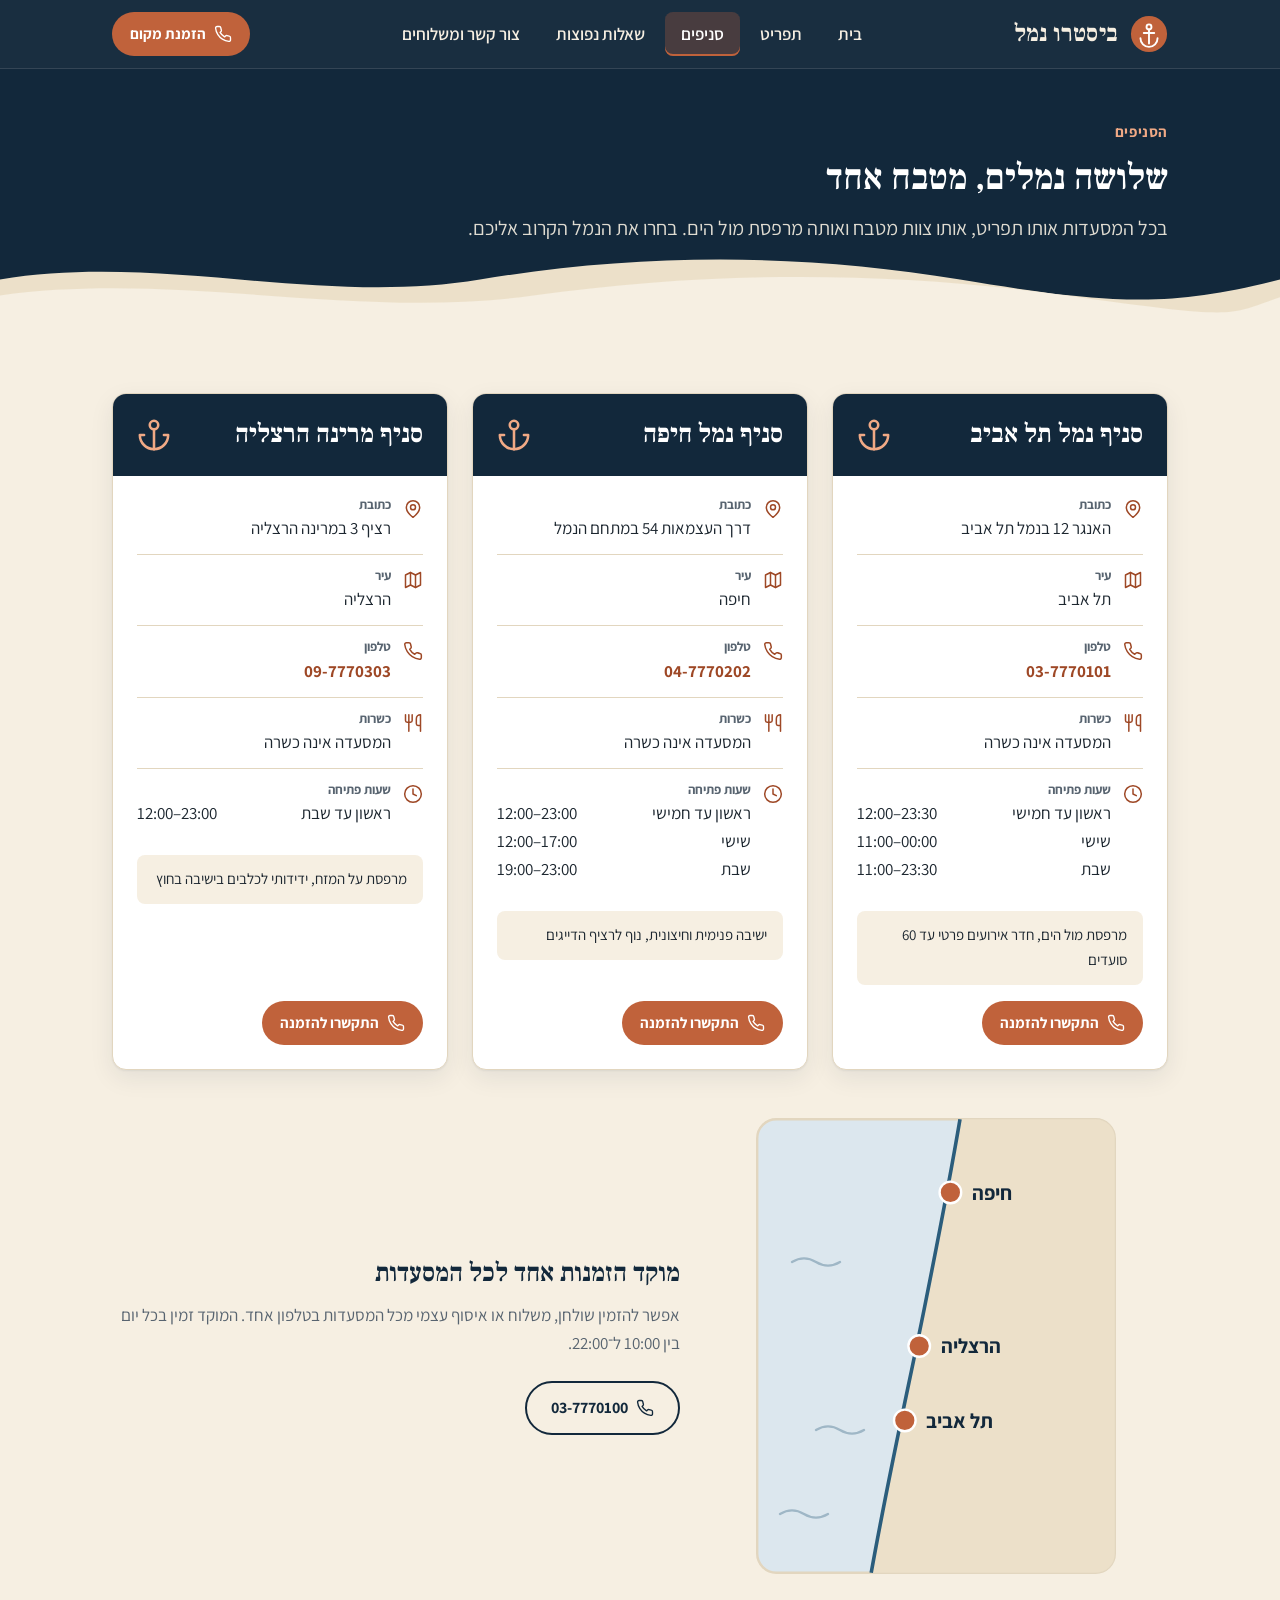
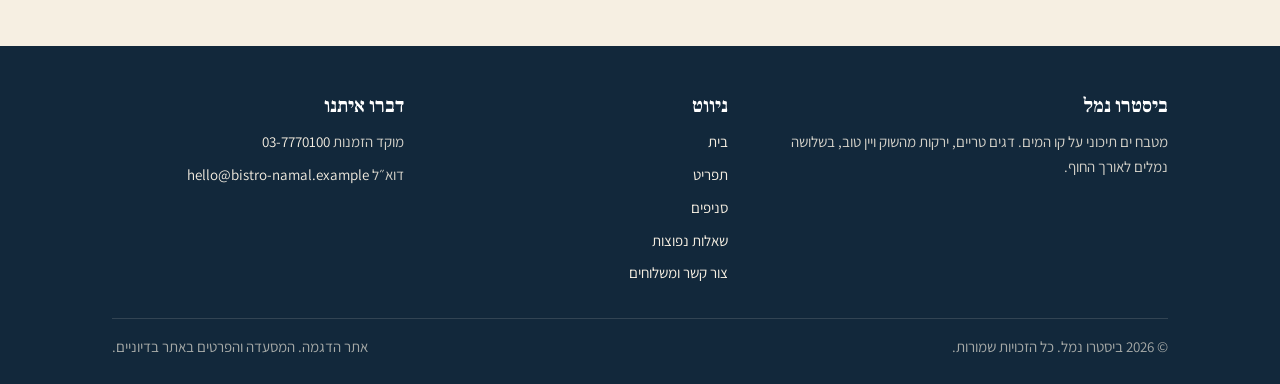
==== branches.html @ 9df7f5de "Bistro Namal demo restaurant site for Vocaly website auto-discovery Static Hebrew RTL site (5 pages)" ====
<!doctype html>
<html lang="he" dir="rtl">
<head>
  <meta charset="utf-8">
  <meta name="viewport" content="width=device-width, initial-scale=1">
  <title>הסניפים | ביסטרו נמל</title>
  <meta name="description" content="הסניפים של ביסטרו נמל בנמל תל אביב, בנמל חיפה ובמרינה הרצליה, עם כתובות, טלפונים ושעות פתיחה.">
  <meta name="robots" content="noindex, nofollow">
  <meta name="theme-color" content="#12283b">
  <link rel="icon" href="favicon.svg" type="image/svg+xml">
  <link rel="preconnect" href="https://fonts.googleapis.com">
  <link rel="preconnect" href="https://fonts.gstatic.com" crossorigin>
  <link href="https://fonts.googleapis.com/css2?family=Assistant:wght@400;600;700&amp;family=Frank+Ruhl+Libre:wght@500;700&amp;display=swap" rel="stylesheet">
  <link rel="stylesheet" href="style.css">
</head>
<body>
  <a class="skip-link" href="#main">דילוג לתוכן הראשי</a>
  <header class="site-header">
    <div class="container header-inner">
      <a class="brand" href="index.html" aria-label="ביסטרו נמל, לדף הבית">
        <svg class="brand-mark" viewBox="0 0 40 40" aria-hidden="true" focusable="false">
  <circle cx="20" cy="20" r="19" fill="#c0623b"/>
  <circle cx="20" cy="12.5" r="2.6" fill="none" stroke="#fff" stroke-width="2"/>
  <path d="M20 15v15M14.5 19h11M11 24.5a9 9 0 0 0 18 0" fill="none" stroke="#fff" stroke-width="2" stroke-linecap="round"/>
</svg>
        <span class="brand-name">ביסטרו נמל</span>
      </a>
      <input class="nav-toggle" type="checkbox" id="nav-toggle" aria-label="פתיחה וסגירה של הניווט">
      <label class="nav-toggle-label" for="nav-toggle" aria-hidden="true"><svg viewBox="0 0 24 24" width="28" height="28" fill="none" stroke="currentColor" stroke-width="1.8" stroke-linecap="round" stroke-linejoin="round" aria-hidden="true" focusable="false"><line x1="4" y1="7" x2="20" y2="7"/><line x1="4" y1="12" x2="20" y2="12"/><line x1="4" y1="17" x2="20" y2="17"/></svg></label>
      <nav class="main-nav" aria-label="ניווט ראשי">
        <ul>
          <li><a href="index.html">בית</a></li>
          <li><a href="menu.html">תפריט</a></li>
          <li><a href="branches.html" aria-current="page">סניפים</a></li>
          <li><a href="faq.html">שאלות נפוצות</a></li>
          <li><a href="contact.html">צור קשר ומשלוחים</a></li>
        </ul>
      </nav>
      <a class="btn btn-primary btn-sm header-cta" href="tel:037770100"><svg viewBox="0 0 24 24" fill="none" stroke="currentColor" stroke-width="1.8" stroke-linecap="round" stroke-linejoin="round" aria-hidden="true" focusable="false"><path d="M22 16.92v3a2 2 0 0 1-2.18 2 19.79 19.79 0 0 1-8.63-3.07 19.5 19.5 0 0 1-6-6 19.79 19.79 0 0 1-3.07-8.67A2 2 0 0 1 4.11 2h3a2 2 0 0 1 2 1.72 12.84 12.84 0 0 0 .7 2.81 2 2 0 0 1-.45 2.11L8.09 9.91a16 16 0 0 0 6 6l1.27-1.27a2 2 0 0 1 2.11-.45 12.84 12.84 0 0 0 2.81.7A2 2 0 0 1 22 16.92z"/></svg>הזמנת מקום</a>
    </div>
  </header>
  <main id="main">
    <section class="page-hero">
      <div class="container">
        <span class="eyebrow">הסניפים</span>
        <h1>שלושה נמלים, מטבח אחד</h1>
        <p class="lead">בכל המסעדות אותו תפריט, אותו צוות מטבח ואותה מרפסת מול הים. בחרו את הנמל הקרוב אליכם.</p>
      </div>
      <svg class="hero-waves" viewBox="0 0 1440 88" preserveAspectRatio="none" aria-hidden="true" focusable="false">
  <path d="M0 40 C 180 10, 360 70, 540 40 S 900 10, 1080 40 S 1320 70, 1440 40 V90 H0 Z" fill="#ece0c9"/>
  <path d="M0 58 C 200 30, 400 86, 600 58 S 1000 30, 1200 58 S 1380 80, 1440 60 V90 H0 Z" fill="#f6efe2"/>
</svg>
    </section>
    <section class="section" aria-label="רשימת הסניפים">
      <div class="container">
        <div class="grid grid-3">
          <article class="card branch-card">
            <p class="branch-facts"><span class="b-top"><span class="b-name">סניף נמל תל אביב</span><svg viewBox="0 0 24 24" fill="none" stroke="currentColor" stroke-width="1.8" stroke-linecap="round" stroke-linejoin="round" aria-hidden="true" focusable="false"><circle cx="12" cy="5" r="3"/><line x1="12" y1="22" x2="12" y2="8"/><path d="M5 12H2a10 10 0 0 0 20 0h-3"/></svg></span><span class="sep">, </span><span class="row"><svg viewBox="0 0 24 24" fill="none" stroke="currentColor" stroke-width="1.8" stroke-linecap="round" stroke-linejoin="round" aria-hidden="true" focusable="false"><path d="M20 10c0 6-8 12-8 12s-8-6-8-12a8 8 0 0 1 16 0Z"/><circle cx="12" cy="10" r="3"/></svg><span class="v" data-k="כתובת">האנגר 12 בנמל תל אביב</span></span><span class="sep">, </span><span class="row"><svg viewBox="0 0 24 24" fill="none" stroke="currentColor" stroke-width="1.8" stroke-linecap="round" stroke-linejoin="round" aria-hidden="true" focusable="false"><polygon points="3 6 9 3 15 6 21 3 21 18 15 21 9 18 3 21"/><line x1="9" y1="3" x2="9" y2="18"/><line x1="15" y1="6" x2="15" y2="21"/></svg><span class="v" data-k="עיר">תל אביב</span></span><span class="sep">, </span><span class="row"><svg viewBox="0 0 24 24" fill="none" stroke="currentColor" stroke-width="1.8" stroke-linecap="round" stroke-linejoin="round" aria-hidden="true" focusable="false"><path d="M22 16.92v3a2 2 0 0 1-2.18 2 19.79 19.79 0 0 1-8.63-3.07 19.5 19.5 0 0 1-6-6 19.79 19.79 0 0 1-3.07-8.67A2 2 0 0 1 4.11 2h3a2 2 0 0 1 2 1.72 12.84 12.84 0 0 0 .7 2.81 2 2 0 0 1-.45 2.11L8.09 9.91a16 16 0 0 0 6 6l1.27-1.27a2 2 0 0 1 2.11-.45 12.84 12.84 0 0 0 2.81.7A2 2 0 0 1 22 16.92z"/></svg><span class="v" data-k="טלפון"><a href="tel:037770101"><span class="ltr nums">03-7770101</span></a></span></span><span class="sep">, </span><span class="row"><svg viewBox="0 0 24 24" fill="none" stroke="currentColor" stroke-width="1.8" stroke-linecap="round" stroke-linejoin="round" aria-hidden="true" focusable="false"><path d="M3 2v7c0 1.1.9 2 2 2h4a2 2 0 0 0 2-2V2"/><path d="M7 2v20"/><path d="M21 15V2a5 5 0 0 0-5 5v6c0 1.1.9 2 2 2h3Zm0 0v7"/></svg><span class="v"><span class="k">כשרות</span> המסעדה אינה כשרה</span></span><span class="sep">, </span><span class="row"><svg viewBox="0 0 24 24" fill="none" stroke="currentColor" stroke-width="1.8" stroke-linecap="round" stroke-linejoin="round" aria-hidden="true" focusable="false"><circle cx="12" cy="12" r="10"/><polyline points="12 6 12 12 16 14"/></svg><span class="v"><span class="k">שעות פתיחה</span> <span class="hours"><span class="day"><span>ראשון עד חמישי</span><span class="t">12:00–23:30</span></span><span class="sep"> · </span><span class="day"><span>שישי</span><span class="t">11:00–00:00</span></span><span class="sep"> · </span><span class="day"><span>שבת</span><span class="t">11:00–23:30</span></span></span></span></span></p>
            <p class="branch-note">מרפסת מול הים, חדר אירועים פרטי עד 60 סועדים</p>
            <div class="branch-actions">
              <a class="btn btn-primary btn-sm" href="tel:037770101"><svg viewBox="0 0 24 24" fill="none" stroke="currentColor" stroke-width="1.8" stroke-linecap="round" stroke-linejoin="round" aria-hidden="true" focusable="false"><path d="M22 16.92v3a2 2 0 0 1-2.18 2 19.79 19.79 0 0 1-8.63-3.07 19.5 19.5 0 0 1-6-6 19.79 19.79 0 0 1-3.07-8.67A2 2 0 0 1 4.11 2h3a2 2 0 0 1 2 1.72 12.84 12.84 0 0 0 .7 2.81 2 2 0 0 1-.45 2.11L8.09 9.91a16 16 0 0 0 6 6l1.27-1.27a2 2 0 0 1 2.11-.45 12.84 12.84 0 0 0 2.81.7A2 2 0 0 1 22 16.92z"/></svg>התקשרו להזמנה</a>
            </div>
          </article>
          <article class="card branch-card">
            <p class="branch-facts"><span class="b-top"><span class="b-name">סניף נמל חיפה</span><svg viewBox="0 0 24 24" fill="none" stroke="currentColor" stroke-width="1.8" stroke-linecap="round" stroke-linejoin="round" aria-hidden="true" focusable="false"><circle cx="12" cy="5" r="3"/><line x1="12" y1="22" x2="12" y2="8"/><path d="M5 12H2a10 10 0 0 0 20 0h-3"/></svg></span><span class="sep">, </span><span class="row"><svg viewBox="0 0 24 24" fill="none" stroke="currentColor" stroke-width="1.8" stroke-linecap="round" stroke-linejoin="round" aria-hidden="true" focusable="false"><path d="M20 10c0 6-8 12-8 12s-8-6-8-12a8 8 0 0 1 16 0Z"/><circle cx="12" cy="10" r="3"/></svg><span class="v" data-k="כתובת">דרך העצמאות 54 במתחם הנמל</span></span><span class="sep">, </span><span class="row"><svg viewBox="0 0 24 24" fill="none" stroke="currentColor" stroke-width="1.8" stroke-linecap="round" stroke-linejoin="round" aria-hidden="true" focusable="false"><polygon points="3 6 9 3 15 6 21 3 21 18 15 21 9 18 3 21"/><line x1="9" y1="3" x2="9" y2="18"/><line x1="15" y1="6" x2="15" y2="21"/></svg><span class="v" data-k="עיר">חיפה</span></span><span class="sep">, </span><span class="row"><svg viewBox="0 0 24 24" fill="none" stroke="currentColor" stroke-width="1.8" stroke-linecap="round" stroke-linejoin="round" aria-hidden="true" focusable="false"><path d="M22 16.92v3a2 2 0 0 1-2.18 2 19.79 19.79 0 0 1-8.63-3.07 19.5 19.5 0 0 1-6-6 19.79 19.79 0 0 1-3.07-8.67A2 2 0 0 1 4.11 2h3a2 2 0 0 1 2 1.72 12.84 12.84 0 0 0 .7 2.81 2 2 0 0 1-.45 2.11L8.09 9.91a16 16 0 0 0 6 6l1.27-1.27a2 2 0 0 1 2.11-.45 12.84 12.84 0 0 0 2.81.7A2 2 0 0 1 22 16.92z"/></svg><span class="v" data-k="טלפון"><a href="tel:047770202"><span class="ltr nums">04-7770202</span></a></span></span><span class="sep">, </span><span class="row"><svg viewBox="0 0 24 24" fill="none" stroke="currentColor" stroke-width="1.8" stroke-linecap="round" stroke-linejoin="round" aria-hidden="true" focusable="false"><path d="M3 2v7c0 1.1.9 2 2 2h4a2 2 0 0 0 2-2V2"/><path d="M7 2v20"/><path d="M21 15V2a5 5 0 0 0-5 5v6c0 1.1.9 2 2 2h3Zm0 0v7"/></svg><span class="v"><span class="k">כשרות</span> המסעדה אינה כשרה</span></span><span class="sep">, </span><span class="row"><svg viewBox="0 0 24 24" fill="none" stroke="currentColor" stroke-width="1.8" stroke-linecap="round" stroke-linejoin="round" aria-hidden="true" focusable="false"><circle cx="12" cy="12" r="10"/><polyline points="12 6 12 12 16 14"/></svg><span class="v"><span class="k">שעות פתיחה</span> <span class="hours"><span class="day"><span>ראשון עד חמישי</span><span class="t">12:00–23:00</span></span><span class="sep"> · </span><span class="day"><span>שישי</span><span class="t">12:00–17:00</span></span><span class="sep"> · </span><span class="day"><span>שבת</span><span class="t">19:00–23:00</span></span></span></span></span></p>
            <p class="branch-note">ישיבה פנימית וחיצונית, נוף לרציף הדייגים</p>
            <div class="branch-actions">
              <a class="btn btn-primary btn-sm" href="tel:047770202"><svg viewBox="0 0 24 24" fill="none" stroke="currentColor" stroke-width="1.8" stroke-linecap="round" stroke-linejoin="round" aria-hidden="true" focusable="false"><path d="M22 16.92v3a2 2 0 0 1-2.18 2 19.79 19.79 0 0 1-8.63-3.07 19.5 19.5 0 0 1-6-6 19.79 19.79 0 0 1-3.07-8.67A2 2 0 0 1 4.11 2h3a2 2 0 0 1 2 1.72 12.84 12.84 0 0 0 .7 2.81 2 2 0 0 1-.45 2.11L8.09 9.91a16 16 0 0 0 6 6l1.27-1.27a2 2 0 0 1 2.11-.45 12.84 12.84 0 0 0 2.81.7A2 2 0 0 1 22 16.92z"/></svg>התקשרו להזמנה</a>
            </div>
          </article>
          <article class="card branch-card">
            <p class="branch-facts"><span class="b-top"><span class="b-name">סניף מרינה הרצליה</span><svg viewBox="0 0 24 24" fill="none" stroke="currentColor" stroke-width="1.8" stroke-linecap="round" stroke-linejoin="round" aria-hidden="true" focusable="false"><circle cx="12" cy="5" r="3"/><line x1="12" y1="22" x2="12" y2="8"/><path d="M5 12H2a10 10 0 0 0 20 0h-3"/></svg></span><span class="sep">, </span><span class="row"><svg viewBox="0 0 24 24" fill="none" stroke="currentColor" stroke-width="1.8" stroke-linecap="round" stroke-linejoin="round" aria-hidden="true" focusable="false"><path d="M20 10c0 6-8 12-8 12s-8-6-8-12a8 8 0 0 1 16 0Z"/><circle cx="12" cy="10" r="3"/></svg><span class="v" data-k="כתובת">רציף 3 במרינה הרצליה</span></span><span class="sep">, </span><span class="row"><svg viewBox="0 0 24 24" fill="none" stroke="currentColor" stroke-width="1.8" stroke-linecap="round" stroke-linejoin="round" aria-hidden="true" focusable="false"><polygon points="3 6 9 3 15 6 21 3 21 18 15 21 9 18 3 21"/><line x1="9" y1="3" x2="9" y2="18"/><line x1="15" y1="6" x2="15" y2="21"/></svg><span class="v" data-k="עיר">הרצליה</span></span><span class="sep">, </span><span class="row"><svg viewBox="0 0 24 24" fill="none" stroke="currentColor" stroke-width="1.8" stroke-linecap="round" stroke-linejoin="round" aria-hidden="true" focusable="false"><path d="M22 16.92v3a2 2 0 0 1-2.18 2 19.79 19.79 0 0 1-8.63-3.07 19.5 19.5 0 0 1-6-6 19.79 19.79 0 0 1-3.07-8.67A2 2 0 0 1 4.11 2h3a2 2 0 0 1 2 1.72 12.84 12.84 0 0 0 .7 2.81 2 2 0 0 1-.45 2.11L8.09 9.91a16 16 0 0 0 6 6l1.27-1.27a2 2 0 0 1 2.11-.45 12.84 12.84 0 0 0 2.81.7A2 2 0 0 1 22 16.92z"/></svg><span class="v" data-k="טלפון"><a href="tel:097770303"><span class="ltr nums">09-7770303</span></a></span></span><span class="sep">, </span><span class="row"><svg viewBox="0 0 24 24" fill="none" stroke="currentColor" stroke-width="1.8" stroke-linecap="round" stroke-linejoin="round" aria-hidden="true" focusable="false"><path d="M3 2v7c0 1.1.9 2 2 2h4a2 2 0 0 0 2-2V2"/><path d="M7 2v20"/><path d="M21 15V2a5 5 0 0 0-5 5v6c0 1.1.9 2 2 2h3Zm0 0v7"/></svg><span class="v"><span class="k">כשרות</span> המסעדה אינה כשרה</span></span><span class="sep">, </span><span class="row"><svg viewBox="0 0 24 24" fill="none" stroke="currentColor" stroke-width="1.8" stroke-linecap="round" stroke-linejoin="round" aria-hidden="true" focusable="false"><circle cx="12" cy="12" r="10"/><polyline points="12 6 12 12 16 14"/></svg><span class="v"><span class="k">שעות פתיחה</span> <span class="hours"><span class="day"><span>ראשון עד שבת</span><span class="t">12:00–23:00</span></span></span></span></span></p>
            <p class="branch-note">מרפסת על המזח, ידידותי לכלבים בישיבה בחוץ</p>
            <div class="branch-actions">
              <a class="btn btn-primary btn-sm" href="tel:097770303"><svg viewBox="0 0 24 24" fill="none" stroke="currentColor" stroke-width="1.8" stroke-linecap="round" stroke-linejoin="round" aria-hidden="true" focusable="false"><path d="M22 16.92v3a2 2 0 0 1-2.18 2 19.79 19.79 0 0 1-8.63-3.07 19.5 19.5 0 0 1-6-6 19.79 19.79 0 0 1-3.07-8.67A2 2 0 0 1 4.11 2h3a2 2 0 0 1 2 1.72 12.84 12.84 0 0 0 .7 2.81 2 2 0 0 1-.45 2.11L8.09 9.91a16 16 0 0 0 6 6l1.27-1.27a2 2 0 0 1 2.11-.45 12.84 12.84 0 0 0 2.81.7A2 2 0 0 1 22 16.92z"/></svg>התקשרו להזמנה</a>
            </div>
          </article>
        </div>
        <div class="branch-map">
          <svg viewBox="0 0 300 380" aria-hidden="true" focusable="false">
  <rect x="1" y="1" width="298" height="378" rx="16" fill="#dce7ee" stroke="#e2d6bf" stroke-width="2"/>
  <path d="M290 1 H170 C 160 60, 150 110, 140 160 C 128 220, 112 290, 96 379 H283 a 16 16 0 0 0 16 -16 V17 a 16 16 0 0 0 -16 -16 Z" fill="#ece0c9"/>
  <path d="M170 1 C 160 60, 150 110, 140 160 C 128 220, 112 290, 96 379" fill="none" stroke="#2b5d7c" stroke-width="3"/>
  <g font-family="Assistant, sans-serif" font-size="17" font-weight="700" fill="#12283b" text-anchor="end">
    <circle cx="162" cy="62" r="9" fill="#c0623b" stroke="#fff" stroke-width="2"/><text x="180" y="68">חיפה</text>
    <circle cx="136" cy="190" r="9" fill="#c0623b" stroke="#fff" stroke-width="2"/><text x="154" y="196">הרצליה</text>
    <circle cx="124" cy="252" r="9" fill="#c0623b" stroke="#fff" stroke-width="2"/><text x="142" y="258">תל אביב</text>
  </g>
  <g fill="none" stroke="#2b5d7c" stroke-opacity="0.35" stroke-width="2" stroke-linecap="round">
    <path d="M30 120 q10 -6 20 0 t20 0"/><path d="M50 260 q10 -6 20 0 t20 0"/><path d="M20 330 q10 -6 20 0 t20 0"/>
  </g>
</svg>
          <div>
            <h2>מוקד הזמנות אחד לכל המסעדות</h2>
            <p class="muted-lead">אפשר להזמין שולחן, משלוח או איסוף עצמי מכל המסעדות בטלפון אחד. המוקד זמין בכל יום בין 10:00 ל־22:00.</p>
            <p><a class="btn btn-outline" href="tel:037770100"><svg viewBox="0 0 24 24" fill="none" stroke="currentColor" stroke-width="1.8" stroke-linecap="round" stroke-linejoin="round" aria-hidden="true" focusable="false"><path d="M22 16.92v3a2 2 0 0 1-2.18 2 19.79 19.79 0 0 1-8.63-3.07 19.5 19.5 0 0 1-6-6 19.79 19.79 0 0 1-3.07-8.67A2 2 0 0 1 4.11 2h3a2 2 0 0 1 2 1.72 12.84 12.84 0 0 0 .7 2.81 2 2 0 0 1-.45 2.11L8.09 9.91a16 16 0 0 0 6 6l1.27-1.27a2 2 0 0 1 2.11-.45 12.84 12.84 0 0 0 2.81.7A2 2 0 0 1 22 16.92z"/></svg><span class="ltr nums">03-7770100</span></a></p>
          </div>
        </div>
      </div>
    </section>

  </main>
  <footer class="site-footer">
    <div class="container">
      <div class="footer-grid">
        <div>
          <h2>ביסטרו נמל</h2>
          <p>מטבח ים תיכוני על קו המים. דגים טריים, ירקות מהשוק ויין טוב, בשלושה נמלים לאורך החוף.</p>
        </div>
        <div>
          <h2>ניווט</h2>
          <ul>
            <li><a href="index.html">בית</a></li>
            <li><a href="menu.html">תפריט</a></li>
            <li><a href="branches.html">סניפים</a></li>
            <li><a href="faq.html">שאלות נפוצות</a></li>
            <li><a href="contact.html">צור קשר ומשלוחים</a></li>
          </ul>
        </div>
        <div>
          <h2>דברו איתנו</h2>
          <ul>
            <li>מוקד הזמנות <a href="tel:037770100"><span class="ltr nums">03-7770100</span></a></li>
            <li>דוא״ל <a href="mailto:hello@bistro-namal.example"><span class="ltr">hello@bistro-namal.example</span></a></li>
          </ul>
        </div>
      </div>
      <div class="footer-bottom">
        <p>© 2026 ביסטרו נמל. כל הזכויות שמורות.</p>
        <p>אתר הדגמה. המסעדה והפרטים באתר בדיוניים.</p>
      </div>
    </div>
  </footer>
</body>
</html>
---- style.css ----
/* ביסטרו נמל — גיליון סגנון משותף לכל העמודים */

:root {
  /* צבעים */
  --navy: #12283b;
  --navy-2: #1b3a52;
  --sea: #2b5d7c;
  --sand: #f6efe2;
  --sand-2: #ece0c9;
  --paper: #fffdf8;
  --terracotta: #c0623b;
  --terracotta-dark: #9e4826;
  --olive: #5f6f3a;
  --ink: #1d2730;
  --muted: #586470;
  --line: #e2d6bf;
  --white: #ffffff;

  /* טיפוגרפיה */
  --font-head: "Frank Ruhl Libre", "David Libre", serif;
  --font-body: "Assistant", "Heebo", system-ui, sans-serif;
  --fs-sm: 0.9375rem;
  --fs-base: 1.0625rem;
  --fs-md: 1.25rem;
  --fs-lg: 1.625rem;
  --fs-xl: 2.25rem;
  --fs-2xl: clamp(2.5rem, 6vw, 4.25rem);

  /* ריווח (סקאלה של 4px) */
  --s1: 0.25rem;
  --s2: 0.5rem;
  --s3: 0.75rem;
  --s4: 1rem;
  --s5: 1.5rem;
  --s6: 2rem;
  --s7: 3rem;
  --s8: 4.5rem;

  --radius: 14px;
  --radius-sm: 8px;
  --shadow: 0 1px 2px rgba(18, 40, 59, 0.06), 0 8px 24px rgba(18, 40, 59, 0.08);
  --container: 1120px;
}

*,
*::before,
*::after {
  box-sizing: border-box;
}

html {
  -webkit-text-size-adjust: 100%;
  scroll-behavior: smooth;
}

body {
  margin: 0;
  background: var(--sand);
  color: var(--ink);
  font-family: var(--font-body);
  font-size: var(--fs-base);
  line-height: 1.65;
  text-align: right;
}

img,
svg {
  display: block;
  max-width: 100%;
}

a {
  color: var(--terracotta-dark);
  text-decoration-thickness: 1px;
  text-underline-offset: 3px;
}

a:hover {
  color: var(--navy);
}

:focus-visible {
  outline: 3px solid var(--terracotta);
  outline-offset: 3px;
  border-radius: 4px;
}

h1,
h2,
h3,
h4 {
  font-family: var(--font-head);
  font-weight: 700;
  line-height: 1.2;
  color: var(--navy);
  margin: 0;
}

p {
  margin: 0;
}

.ltr {
  direction: ltr;
  unicode-bidi: isolate;
  display: inline-block;
}

.nums {
  font-variant-numeric: tabular-nums;
}

.container {
  width: 100%;
  max-width: var(--container);
  margin-inline: auto;
  padding-inline: var(--s4);
}

@media (min-width: 768px) {
  .container {
    padding-inline: var(--s6);
  }
}

.skip-link {
  position: absolute;
  inset-inline-start: var(--s4);
  top: -100px;
  background: var(--navy);
  color: var(--white);
  padding: var(--s2) var(--s4);
  border-radius: var(--radius-sm);
  z-index: 100;
}

.skip-link:focus {
  top: var(--s2);
}

.visually-hidden {
  position: absolute !important;
  width: 1px;
  height: 1px;
  overflow: hidden;
  clip: rect(0 0 0 0);
  white-space: nowrap;
}

/* ---------- כותרת עליונה וניווט ---------- */

.site-header {
  position: sticky;
  top: 0;
  z-index: 40;
  background: rgba(18, 40, 59, 0.97);
  color: var(--sand);
  border-bottom: 1px solid rgba(246, 239, 226, 0.12);
}

.header-inner {
  display: flex;
  align-items: center;
  justify-content: space-between;
  gap: var(--s4);
  min-height: 68px;
}

.brand {
  display: flex;
  align-items: center;
  gap: var(--s3);
  color: var(--sand);
  text-decoration: none;
}

.brand:hover {
  color: var(--white);
}

.brand-mark {
  width: 38px;
  height: 38px;
  flex: none;
}

.brand-name {
  font-family: var(--font-head);
  font-size: 1.5rem;
  font-weight: 700;
  letter-spacing: 0.01em;
}

.nav-toggle {
  position: absolute;
  opacity: 0;
  pointer-events: none;
}

.nav-toggle-label {
  display: inline-flex;
  align-items: center;
  justify-content: center;
  width: 46px;
  height: 46px;
  border-radius: var(--radius-sm);
  cursor: pointer;
  color: var(--sand);
}

.nav-toggle:focus-visible + .nav-toggle-label {
  outline: 3px solid var(--terracotta);
}

.main-nav ul {
  list-style: none;
  margin: 0;
  padding: 0;
}

.main-nav a {
  display: block;
  color: var(--sand);
  text-decoration: none;
  font-weight: 600;
  padding: var(--s3) var(--s4);
  border-radius: var(--radius-sm);
  transition: background-color 0.2s ease, color 0.2s ease;
}

.main-nav a:hover {
  background: rgba(246, 239, 226, 0.1);
  color: var(--white);
}

.main-nav a[aria-current="page"] {
  color: var(--white);
  background: rgba(192, 98, 59, 0.28);
  box-shadow: inset 0 -2px 0 var(--terracotta);
}

.header-cta {
  display: none;
}

@media (max-width: 899px) {
  .main-nav {
    position: absolute;
    inset-inline: 0;
    top: 100%;
    background: var(--navy);
    border-bottom: 1px solid rgba(246, 239, 226, 0.12);
    display: none;
    padding: var(--s2) var(--s4) var(--s4);
  }

  .nav-toggle:checked ~ .main-nav {
    display: block;
  }

  .main-nav a {
    min-height: 48px;
    display: flex;
    align-items: center;
  }
}

@media (min-width: 900px) {
  .nav-toggle-label {
    display: none;
  }

  .main-nav ul {
    display: flex;
    gap: var(--s1);
  }

  .main-nav a {
    padding: var(--s2) var(--s4);
  }

  .header-cta {
    display: inline-flex;
  }
}

/* ---------- כפתורים ---------- */

.btn {
  display: inline-flex;
  align-items: center;
  justify-content: center;
  gap: var(--s2);
  min-height: 48px;
  padding: var(--s3) var(--s5);
  border-radius: 999px;
  font-family: var(--font-body);
  font-size: 1rem;
  font-weight: 700;
  text-decoration: none;
  border: 2px solid transparent;
  transition: background-color 0.2s ease, color 0.2s ease, border-color 0.2s ease;
  cursor: pointer;
}

.btn svg {
  width: 18px;
  height: 18px;
}

.btn-primary {
  background: var(--terracotta);
  color: var(--white);
}

.btn-primary:hover {
  background: var(--terracotta-dark);
  color: var(--white);
}

.btn-ghost {
  border-color: rgba(246, 239, 226, 0.55);
  color: var(--sand);
}

.btn-ghost:hover {
  background: rgba(246, 239, 226, 0.12);
  color: var(--white);
}

.btn-outline {
  border-color: var(--navy);
  color: var(--navy);
}

.btn-outline:hover {
  background: var(--navy);
  color: var(--sand);
}

.btn-sm {
  min-height: 42px;
  padding: var(--s2) var(--s4);
  font-size: var(--fs-sm);
}

/* ---------- באנר ראשי (דף הבית) ---------- */

.hero {
  position: relative;
  overflow: hidden;
  background: linear-gradient(180deg, var(--navy) 0%, var(--navy-2) 70%, var(--sea) 100%);
  color: var(--sand);
}

.hero-inner {
  position: relative;
  z-index: 1;
  display: grid;
  gap: var(--s6);
  align-items: center;
  padding-block: var(--s7) calc(var(--s8) + 40px);
}

@media (min-width: 900px) {
  .hero-inner {
    grid-template-columns: 1.15fr 0.85fr;
    padding-block: var(--s8) calc(var(--s8) + 60px);
  }
}

.eyebrow {
  display: inline-block;
  font-size: var(--fs-sm);
  font-weight: 700;
  letter-spacing: 0.04em;
  color: var(--terracotta);
  margin-bottom: var(--s3);
}

.hero .eyebrow {
  color: #f0a985;
}

.hero h1 {
  color: var(--white);
  font-size: var(--fs-2xl);
  margin-bottom: var(--s4);
}

.hero-lead {
  font-size: var(--fs-md);
  max-width: 34em;
  color: rgba(246, 239, 226, 0.92);
  margin-bottom: var(--s6);
}

.hero-actions {
  display: flex;
  flex-wrap: wrap;
  gap: var(--s3);
}

.hero-art {
  max-width: 420px;
  width: 100%;
  margin-inline: auto;
}

.hero-waves {
  position: absolute;
  inset-inline: 0;
  bottom: -1px;
  width: 100%;
  height: auto;
}

/* ---------- כותרת עמוד פנימי ---------- */

.page-hero {
  position: relative;
  background: var(--navy);
  color: var(--sand);
  overflow: hidden;
}

.page-hero .container {
  position: relative;
  z-index: 1;
  padding-block: var(--s7) calc(var(--s7) + 28px);
}

.page-hero h1 {
  color: var(--white);
  font-size: var(--fs-xl);
  margin-bottom: var(--s3);
}

.page-hero .lead {
  max-width: 40em;
  color: rgba(246, 239, 226, 0.9);
  font-size: var(--fs-md);
}

.page-hero .eyebrow {
  color: #f0a985;
}

/* ---------- סקשנים ---------- */

.section {
  padding-block: var(--s8);
}

.section-tight {
  padding-block: var(--s7);
}

.section-alt {
  background: var(--paper);
}

.section-head {
  max-width: 44em;
  margin-bottom: var(--s6);
}

.section-head h2 {
  font-size: var(--fs-xl);
  margin-bottom: var(--s3);
}

.section-head p {
  color: var(--muted);
  font-size: var(--fs-md);
}

/* ---------- כרטיסים וגריד ---------- */

.grid {
  display: grid;
  gap: var(--s5);
}

@media (min-width: 700px) {
  .grid-2 {
    grid-template-columns: repeat(2, 1fr);
  }
  .grid-3 {
    grid-template-columns: repeat(2, 1fr);
  }
}

@media (min-width: 1000px) {
  .grid-3 {
    grid-template-columns: repeat(3, 1fr);
  }
}

.card {
  background: var(--white);
  border: 1px solid var(--line);
  border-radius: var(--radius);
  padding: var(--s5);
  box-shadow: var(--shadow);
}

.icon-badge {
  display: inline-flex;
  align-items: center;
  justify-content: center;
  width: 48px;
  height: 48px;
  border-radius: 12px;
  background: var(--sand);
  color: var(--terracotta-dark);
  margin-bottom: var(--s4);
}

.icon-badge svg {
  width: 26px;
  height: 26px;
}

.feature h3 {
  font-size: var(--fs-md);
  margin-bottom: var(--s2);
}

.feature p {
  color: var(--muted);
}

/* אודות */

.about {
  display: grid;
  gap: var(--s6);
  align-items: start;
}

@media (min-width: 900px) {
  .about {
    grid-template-columns: 1.2fr 0.8fr;
    gap: var(--s7);
  }
}

.about-text h2 {
  font-size: var(--fs-xl);
  margin-bottom: var(--s4);
}

.about-text p + p {
  margin-top: var(--s4);
}

.facts {
  background: var(--navy);
  color: var(--sand);
  border-radius: var(--radius);
  padding: var(--s5) var(--s5) var(--s4);
}

.facts h3 {
  color: var(--white);
  font-size: var(--fs-md);
  margin-bottom: var(--s3);
}

.facts ul {
  list-style: none;
  margin: 0;
  padding: 0;
}

.facts li {
  padding-block: var(--s3);
  border-top: 1px solid rgba(246, 239, 226, 0.14);
}

.facts li:first-child {
  border-top: 0;
}

.facts .fact-label {
  display: block;
  font-size: var(--fs-sm);
  font-weight: 700;
  color: #f0a985;
}

/* מנות דגל */

.dish {
  display: flex;
  flex-direction: column;
  gap: var(--s2);
}

.dish-art {
  aspect-ratio: 16 / 10;
  border-radius: 10px;
  background: var(--sand);
  display: flex;
  align-items: center;
  justify-content: center;
  margin-bottom: var(--s3);
  color: var(--sea);
}

.dish-art svg {
  width: 46%;
  height: auto;
}

.dish h3 {
  font-size: var(--fs-md);
}

.dish p {
  color: var(--muted);
}

/* רצועת קריאה לפעולה */

.cta-band {
  background: var(--terracotta);
  color: var(--white);
  border-radius: var(--radius);
  padding: var(--s6) var(--s5);
  display: flex;
  flex-wrap: wrap;
  gap: var(--s5);
  align-items: center;
  justify-content: space-between;
}

.cta-band h2 {
  color: var(--white);
  font-size: var(--fs-lg);
  margin-bottom: var(--s1);
}

.cta-band .btn-outline {
  border-color: var(--white);
  color: var(--white);
}

.cta-band .btn-outline:hover {
  background: var(--white);
  color: var(--terracotta-dark);
}

/* ---------- תפריט ---------- */

.chips {
  display: flex;
  flex-wrap: wrap;
  gap: var(--s2);
}

.chip {
  display: inline-flex;
  align-items: center;
  min-height: 40px;
  padding: var(--s1) var(--s4);
  border-radius: 999px;
  background: var(--white);
  border: 1px solid var(--line);
  color: var(--navy);
  font-weight: 600;
  text-decoration: none;
}

.chip:hover {
  border-color: var(--terracotta);
  color: var(--terracotta-dark);
}

.menu-nav {
  position: sticky;
  top: 68px;
  z-index: 30;
  background: rgba(246, 239, 226, 0.96);
  border-bottom: 1px solid var(--line);
  padding-block: var(--s3);
}

.legend {
  display: flex;
  flex-wrap: wrap;
  gap: var(--s4);
  color: var(--muted);
  font-size: var(--fs-sm);
  margin-top: var(--s5);
}

.legend span {
  display: inline-flex;
  align-items: center;
  gap: var(--s2);
}

.menu-section {
  scroll-margin-top: 140px;
}

.menu-section + .menu-section {
  margin-top: var(--s7);
}

.menu-section-head {
  display: flex;
  align-items: baseline;
  gap: var(--s4);
  border-bottom: 2px solid var(--navy);
  padding-bottom: var(--s3);
  margin-bottom: var(--s4);
}

.menu-section-head h2 {
  font-size: var(--fs-lg);
}

.menu-section-head p {
  color: var(--muted);
  font-size: var(--fs-sm);
}

.menu-list {
  display: grid;
  gap: 0 var(--s7);
}

@media (min-width: 900px) {
  .menu-list {
    grid-template-columns: repeat(2, 1fr);
  }
}

.menu-item {
  padding-block: var(--s4);
  border-bottom: 1px dashed var(--line);
}

.item-head {
  display: flex;
  align-items: baseline;
  gap: var(--s3);
}

.item-name {
  font-family: var(--font-head);
  font-size: 1.1875rem;
  font-weight: 700;
  color: var(--navy);
}

.item-dots {
  flex: 1;
  min-width: 24px;
  border-bottom: 2px dotted #c9b894;
  transform: translateY(-5px);
}

.item-price {
  font-weight: 700;
  font-size: 1.125rem;
  color: var(--terracotta-dark);
  white-space: nowrap;
  font-variant-numeric: tabular-nums;
}

.item-desc {
  color: var(--muted);
  margin-top: var(--s1);
  font-size: 1rem;
}

.tag {
  display: inline-flex;
  align-items: center;
  gap: 4px;
  font-size: 0.8125rem;
  font-weight: 700;
  line-height: 1;
  padding: 5px 9px;
  border-radius: 999px;
  margin-inline-start: var(--s2);
  vertical-align: 1px;
  white-space: nowrap;
}

.tag-vegan {
  background: #e6ecd9;
  color: #445226;
}

.tag-gf {
  background: #f3e3c4;
  color: #6e4b12;
}

.tag-veg {
  background: #e3edf2;
  color: #24506a;
}

.tag-out {
  background: #f4dcd2;
  color: #8a3418;
}

.menu-item.is-out .item-name,
.menu-item.is-out .item-price {
  color: #8c949b;
}

.menu-item.is-out .item-price {
  text-decoration: line-through;
}

.menu-note {
  margin-top: var(--s7);
  color: var(--muted);
  font-size: var(--fs-sm);
}

/* ---------- סניפים ---------- */

.branch-card {
  display: flex;
  flex-direction: column;
  gap: var(--s4);
  padding: 0;
  overflow: hidden;
}

/* כל פרטי הסניף יושבים בשורת טקסט אחת (כך הסורק קורא אותם), ומוצגים כרשימה בעזרת CSS */
.branch-facts > span {
  display: block;
}

.branch-facts .sep {
  position: absolute;
  width: 1px;
  height: 1px;
  overflow: hidden;
  clip: rect(0 0 0 0);
  white-space: nowrap;
}

.branch-facts .b-top {
  display: flex;
  align-items: center;
  justify-content: space-between;
  gap: var(--s3);
  background: var(--navy);
  padding: var(--s5);
  margin-bottom: var(--s2);
}

.branch-facts .b-top svg {
  width: 34px;
  height: 34px;
  flex: none;
  color: #f0a985;
}

.branch-facts .b-name {
  font-family: var(--font-head);
  font-size: var(--fs-lg);
  font-weight: 700;
  color: var(--white);
  line-height: 1.2;
}

.branch-facts .row {
  display: flex;
  align-items: flex-start;
  gap: var(--s3);
  margin-inline: var(--s5);
  padding-block: var(--s3);
  border-bottom: 1px solid var(--line);
}

.branch-facts .row:last-child {
  border-bottom: 0;
}

.branch-facts .row > svg {
  width: 20px;
  height: 20px;
  flex: none;
  margin-top: 3px;
  color: var(--terracotta-dark);
}

.branch-facts .v {
  flex: 1;
  min-width: 0;
}

.branch-facts .v[data-k]::before,
.branch-facts .v .k {
  content: attr(data-k);
  display: block;
  font-size: 0.8125rem;
  font-weight: 700;
  color: var(--muted);
  line-height: 1.4;
}

.branch-facts .v a {
  font-weight: 700;
  text-decoration: none;
}

.branch-note {
  margin-inline: var(--s5);
  padding: var(--s3) var(--s4);
  background: var(--sand);
  border-radius: var(--radius-sm);
  color: var(--ink);
  font-size: var(--fs-sm);
}

.hours {
  display: block;
}

.hours .day {
  display: flex;
  justify-content: space-between;
  gap: var(--s4);
  font-variant-numeric: tabular-nums;
}

.hours .day .t {
  direction: ltr;
  unicode-bidi: isolate;
}

.branch-actions {
  display: flex;
  flex-wrap: wrap;
  gap: var(--s2);
  margin-top: auto;
  padding: 0 var(--s5) var(--s5);
}

.branch-map h2 {
  font-size: var(--fs-lg);
  margin-bottom: var(--s3);
}

.muted-lead {
  color: var(--muted);
  margin-bottom: var(--s5);
  max-width: 36em;
}

.branch-map {
  margin-top: var(--s7);
  display: grid;
  gap: var(--s5);
  align-items: center;
}

@media (min-width: 900px) {
  .branch-map {
    grid-template-columns: 0.9fr 1.1fr;
  }
}

.branch-map svg {
  width: 100%;
  max-width: 360px;
  margin-inline: auto;
}

/* ---------- שאלות נפוצות ---------- */

.faq-group + .faq-group {
  margin-top: var(--s7);
}

.faq-group > h2 {
  font-size: var(--fs-lg);
  margin-bottom: var(--s4);
  display: flex;
  align-items: center;
  gap: var(--s3);
}

.faq-group > h2 svg {
  width: 26px;
  height: 26px;
  color: var(--terracotta-dark);
}

.qa {
  display: flex;
  flex-direction: column;
  gap: var(--s2);
}

.qa h3 {
  font-size: 1.1875rem;
  line-height: 1.4;
}

.qa p {
  color: var(--ink);
}

.qa-label {
  display: inline-block;
  font-family: var(--font-body);
  font-size: 0.8125rem;
  font-weight: 700;
  color: var(--white);
  background: var(--navy);
  border-radius: 6px;
  padding: 2px 8px;
  margin-inline-end: var(--s2);
  vertical-align: 3px;
}

.qa p .qa-label {
  background: var(--terracotta);
}

/* ---------- צור קשר ---------- */

.contact-grid {
  display: grid;
  gap: var(--s5);
}

@media (min-width: 900px) {
  .contact-grid {
    grid-template-columns: repeat(3, 1fr);
  }
}

.contact-card h2 {
  font-size: var(--fs-md);
  margin-bottom: var(--s3);
}

.contact-card .big {
  font-size: var(--fs-lg);
  font-weight: 700;
  color: var(--navy);
  font-variant-numeric: tabular-nums;
  text-decoration: none;
}

.contact-card p + p {
  margin-top: var(--s2);
}

.contact-card .muted {
  color: var(--muted);
}

.info-list {
  list-style: none;
  margin: 0;
  padding: 0;
  display: grid;
  gap: 0;
}

.info-list li {
  display: grid;
  gap: var(--s1);
  padding-block: var(--s4);
  border-bottom: 1px solid var(--line);
}

@media (min-width: 700px) {
  .info-list li {
    grid-template-columns: 220px 1fr;
    gap: var(--s5);
  }
}

.info-list .k {
  font-weight: 700;
  color: var(--navy);
}

.delivery-zones {
  display: grid;
  gap: var(--s5);
}

@media (min-width: 800px) {
  .delivery-zones {
    grid-template-columns: repeat(2, 1fr);
  }
}

.zone h3 {
  font-size: var(--fs-md);
  margin-bottom: var(--s3);
}

.zone ul {
  margin: 0;
  padding-inline-start: var(--s5);
  color: var(--ink);
}

.zone li + li {
  margin-top: var(--s1);
}

/* ---------- פוטר ---------- */

.site-footer {
  background: var(--navy);
  color: rgba(246, 239, 226, 0.85);
  padding-block: var(--s7) var(--s5);
  font-size: var(--fs-sm);
}

.footer-grid {
  display: grid;
  gap: var(--s6);
}

@media (min-width: 800px) {
  .footer-grid {
    grid-template-columns: 1.4fr 1fr 1fr;
  }
}

.site-footer h2 {
  color: var(--white);
  font-size: var(--fs-md);
  margin-bottom: var(--s3);
}

.site-footer ul {
  list-style: none;
  margin: 0;
  padding: 0;
}

.site-footer li + li {
  margin-top: var(--s2);
}

.site-footer a {
  color: var(--sand);
  text-decoration: none;
}

.site-footer a:hover {
  color: var(--white);
  text-decoration: underline;
}

.footer-bottom {
  margin-top: var(--s6);
  padding-top: var(--s4);
  border-top: 1px solid rgba(246, 239, 226, 0.14);
  display: flex;
  flex-wrap: wrap;
  justify-content: space-between;
  gap: var(--s3);
  color: rgba(246, 239, 226, 0.65);
}

@media (prefers-reduced-motion: reduce) {
  html {
    scroll-behavior: auto;
  }
  * {
    transition: none !important;
  }
}

.sub-head {
  font-size: var(--fs-lg);
  margin: var(--s7) 0 var(--s4);
}

.facts a {
  color: #f6c3a8;
  font-weight: 700;
  text-decoration: none;
}

.facts a:hover {
  color: var(--white);
}

.menu-list {
  list-style: none;
  margin: 0;
  padding: 0;
}

.ltr {
  white-space: nowrap;
}

.qa-list {
  display: grid;
  gap: var(--s4);
  max-width: 820px;
}

/* הכפתור בכותרת מוצג רק במסך רחב (גובר על .btn שמוגדר מאוחר יותר) */
.site-header .header-cta {
  display: none;
}

@media (min-width: 900px) {
  .site-header .header-cta {
    display: inline-flex;
  }
}

.brand-name {
  white-space: nowrap;
}

@media (max-width: 899px) {
  .hero-art {
    max-width: 260px;
  }
}

@media (max-width: 899px) {
  .menu-nav {
    position: static;
  }
}
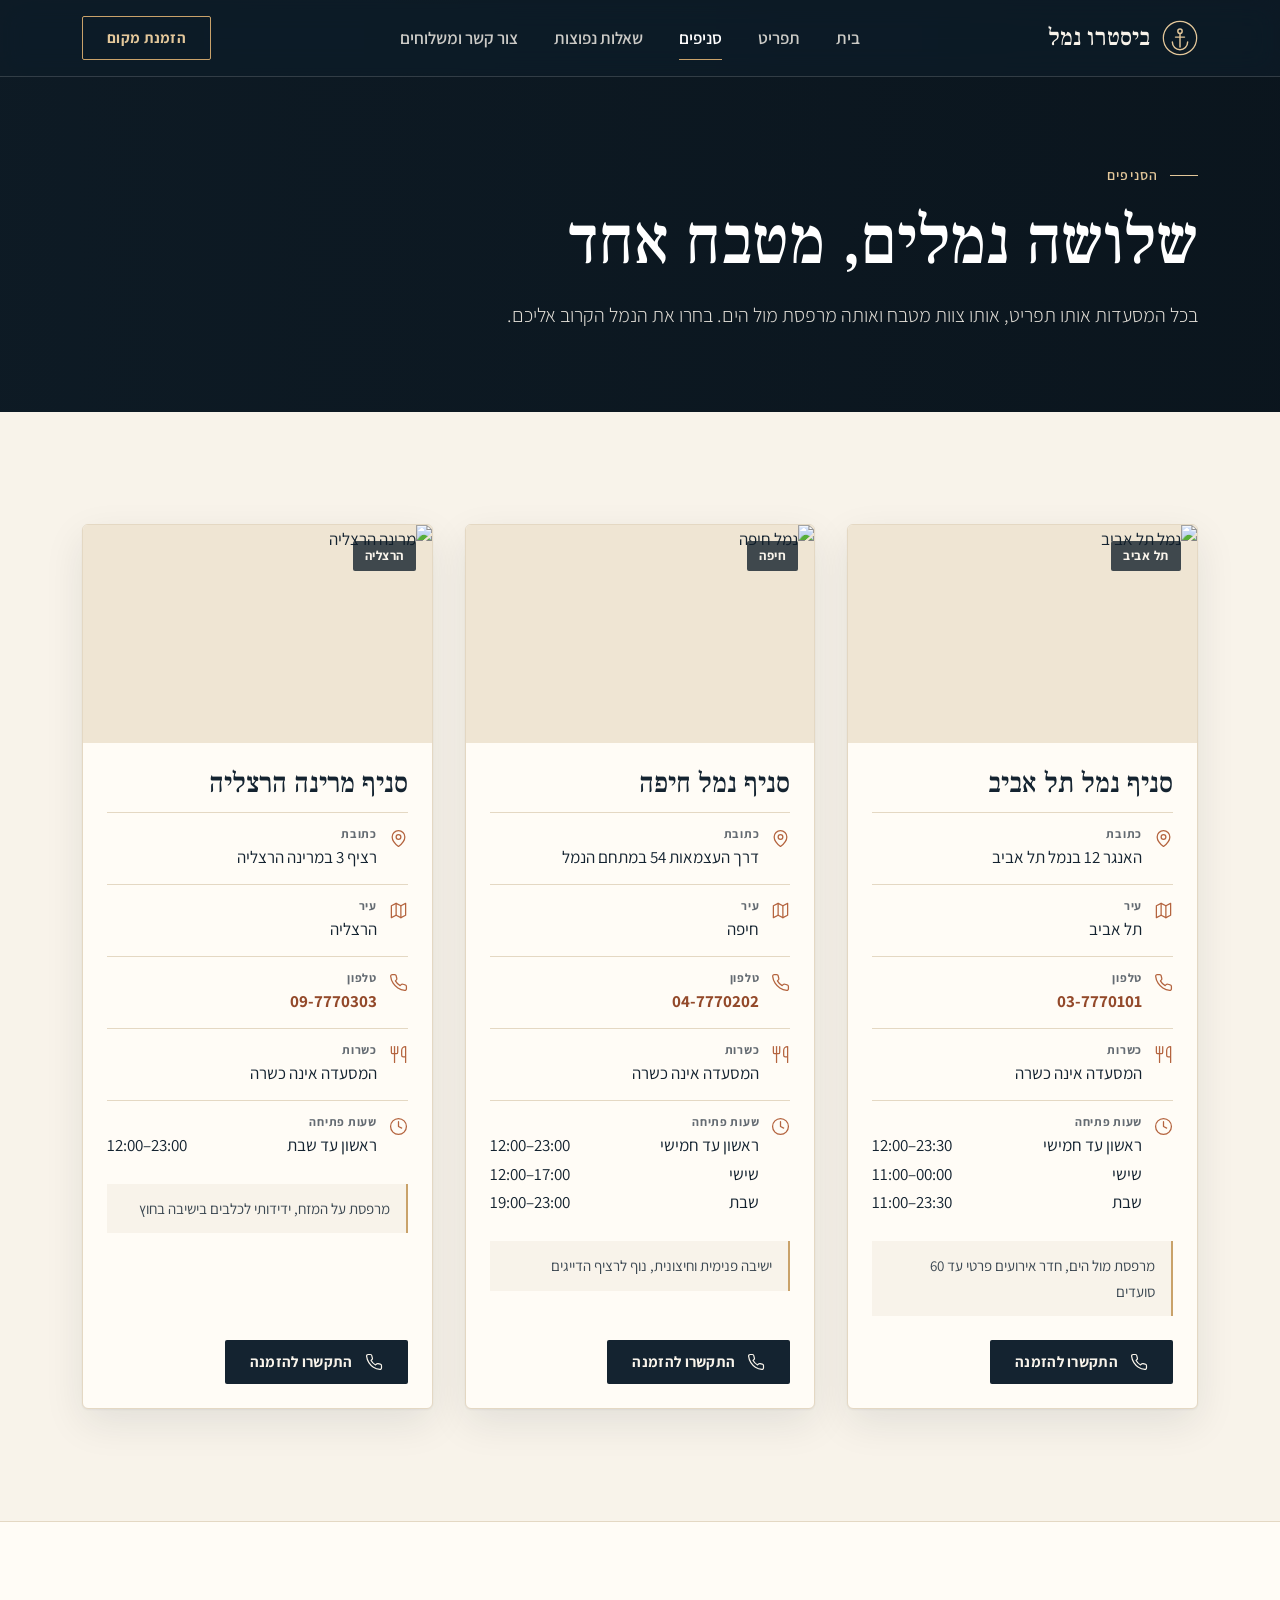
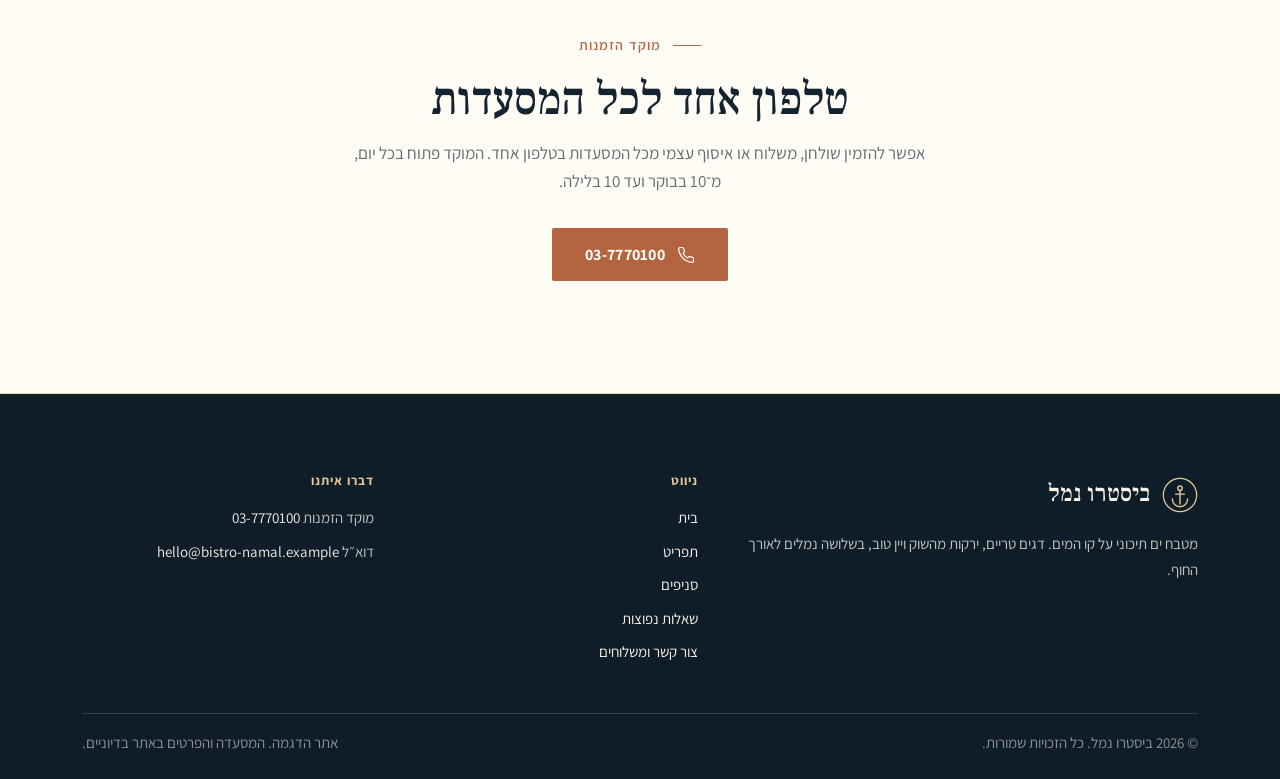
==== commit b1506593: "Redesign: photo-led editorial look Full-bleed Unsplash photos for heroes, dishes and branches; refin" ====
--- a/branches.html
+++ b/branches.html
@@ -6,12 +6,14 @@
   <title>הסניפים | ביסטרו נמל</title>
   <meta name="description" content="הסניפים של ביסטרו נמל בנמל תל אביב, בנמל חיפה ובמרינה הרצליה, עם כתובות, טלפונים ושעות פתיחה.">
   <meta name="robots" content="noindex, nofollow">
-  <meta name="theme-color" content="#12283b">
+  <meta name="theme-color" content="#0f1d28">
   <link rel="icon" href="favicon.svg" type="image/svg+xml">
   <link rel="preconnect" href="https://fonts.googleapis.com">
   <link rel="preconnect" href="https://fonts.gstatic.com" crossorigin>
-  <link href="https://fonts.googleapis.com/css2?family=Assistant:wght@400;600;700&amp;family=Frank+Ruhl+Libre:wght@500;700&amp;display=swap" rel="stylesheet">
+  <link rel="preconnect" href="https://images.unsplash.com">
+  <link href="https://fonts.googleapis.com/css2?family=Assistant:wght@300;400;600;700&amp;family=Frank+Ruhl+Libre:wght@400;500;700&amp;display=swap" rel="stylesheet">
   <link rel="stylesheet" href="style.css">
+  <link rel="preload" as="image" href="https://images.unsplash.com/photo-1643800244690-bf7c6d749b9b?auto=format&fit=crop&q=72&w=1800">
 </head>
 <body>
   <a class="skip-link" href="#main">דילוג לתוכן הראשי</a>
@@ -19,14 +21,14 @@
     <div class="container header-inner">
       <a class="brand" href="index.html" aria-label="ביסטרו נמל, לדף הבית">
         <svg class="brand-mark" viewBox="0 0 40 40" aria-hidden="true" focusable="false">
-  <circle cx="20" cy="20" r="19" fill="#c0623b"/>
-  <circle cx="20" cy="12.5" r="2.6" fill="none" stroke="#fff" stroke-width="2"/>
-  <path d="M20 15v15M14.5 19h11M11 24.5a9 9 0 0 0 18 0" fill="none" stroke="#fff" stroke-width="2" stroke-linecap="round"/>
+  <circle cx="20" cy="20" r="18.5" fill="none" stroke="currentColor" stroke-width="1.4"/>
+  <circle cx="20" cy="12.5" r="2.4" fill="none" stroke="currentColor" stroke-width="1.6"/>
+  <path d="M20 15v15M15 19h10M11.5 24.5a8.5 8.5 0 0 0 17 0" fill="none" stroke="currentColor" stroke-width="1.6" stroke-linecap="round"/>
 </svg>
         <span class="brand-name">ביסטרו נמל</span>
       </a>
       <input class="nav-toggle" type="checkbox" id="nav-toggle" aria-label="פתיחה וסגירה של הניווט">
-      <label class="nav-toggle-label" for="nav-toggle" aria-hidden="true"><svg viewBox="0 0 24 24" width="28" height="28" fill="none" stroke="currentColor" stroke-width="1.8" stroke-linecap="round" stroke-linejoin="round" aria-hidden="true" focusable="false"><line x1="4" y1="7" x2="20" y2="7"/><line x1="4" y1="12" x2="20" y2="12"/><line x1="4" y1="17" x2="20" y2="17"/></svg></label>
+      <label class="nav-toggle-label" for="nav-toggle" aria-hidden="true"><svg viewBox="0 0 24 24" width="26" height="26" fill="none" stroke="currentColor" stroke-width="1.6" stroke-linecap="round" stroke-linejoin="round" aria-hidden="true" focusable="false"><line x1="4" y1="7" x2="20" y2="7"/><line x1="4" y1="12" x2="20" y2="12"/><line x1="4" y1="17" x2="20" y2="17"/></svg></label>
       <nav class="main-nav" aria-label="ניווט ראשי">
         <ul>
           <li><a href="index.html">בית</a></li>
@@ -36,66 +38,53 @@
           <li><a href="contact.html">צור קשר ומשלוחים</a></li>
         </ul>
       </nav>
-      <a class="btn btn-primary btn-sm header-cta" href="tel:037770100"><svg viewBox="0 0 24 24" fill="none" stroke="currentColor" stroke-width="1.8" stroke-linecap="round" stroke-linejoin="round" aria-hidden="true" focusable="false"><path d="M22 16.92v3a2 2 0 0 1-2.18 2 19.79 19.79 0 0 1-8.63-3.07 19.5 19.5 0 0 1-6-6 19.79 19.79 0 0 1-3.07-8.67A2 2 0 0 1 4.11 2h3a2 2 0 0 1 2 1.72 12.84 12.84 0 0 0 .7 2.81 2 2 0 0 1-.45 2.11L8.09 9.91a16 16 0 0 0 6 6l1.27-1.27a2 2 0 0 1 2.11-.45 12.84 12.84 0 0 0 2.81.7A2 2 0 0 1 22 16.92z"/></svg>הזמנת מקום</a>
+      <a class="btn btn-light btn-sm header-cta" href="tel:037770100">הזמנת מקום</a>
     </div>
   </header>
   <main id="main">
-    <section class="page-hero">
+    <section class="page-hero" style="--bg: url('https://images.unsplash.com/photo-1643800244690-bf7c6d749b9b?auto=format&fit=crop&q=72&w=1800')">
       <div class="container">
         <span class="eyebrow">הסניפים</span>
         <h1>שלושה נמלים, מטבח אחד</h1>
         <p class="lead">בכל המסעדות אותו תפריט, אותו צוות מטבח ואותה מרפסת מול הים. בחרו את הנמל הקרוב אליכם.</p>
       </div>
-      <svg class="hero-waves" viewBox="0 0 1440 88" preserveAspectRatio="none" aria-hidden="true" focusable="false">
-  <path d="M0 40 C 180 10, 360 70, 540 40 S 900 10, 1080 40 S 1320 70, 1440 40 V90 H0 Z" fill="#ece0c9"/>
-  <path d="M0 58 C 200 30, 400 86, 600 58 S 1000 30, 1200 58 S 1380 80, 1440 60 V90 H0 Z" fill="#f6efe2"/>
-</svg>
     </section>
     <section class="section" aria-label="רשימת הסניפים">
       <div class="container">
-        <div class="grid grid-3">
-          <article class="card branch-card">
-            <p class="branch-facts"><span class="b-top"><span class="b-name">סניף נמל תל אביב</span><svg viewBox="0 0 24 24" fill="none" stroke="currentColor" stroke-width="1.8" stroke-linecap="round" stroke-linejoin="round" aria-hidden="true" focusable="false"><circle cx="12" cy="5" r="3"/><line x1="12" y1="22" x2="12" y2="8"/><path d="M5 12H2a10 10 0 0 0 20 0h-3"/></svg></span><span class="sep">, </span><span class="row"><svg viewBox="0 0 24 24" fill="none" stroke="currentColor" stroke-width="1.8" stroke-linecap="round" stroke-linejoin="round" aria-hidden="true" focusable="false"><path d="M20 10c0 6-8 12-8 12s-8-6-8-12a8 8 0 0 1 16 0Z"/><circle cx="12" cy="10" r="3"/></svg><span class="v" data-k="כתובת">האנגר 12 בנמל תל אביב</span></span><span class="sep">, </span><span class="row"><svg viewBox="0 0 24 24" fill="none" stroke="currentColor" stroke-width="1.8" stroke-linecap="round" stroke-linejoin="round" aria-hidden="true" focusable="false"><polygon points="3 6 9 3 15 6 21 3 21 18 15 21 9 18 3 21"/><line x1="9" y1="3" x2="9" y2="18"/><line x1="15" y1="6" x2="15" y2="21"/></svg><span class="v" data-k="עיר">תל אביב</span></span><span class="sep">, </span><span class="row"><svg viewBox="0 0 24 24" fill="none" stroke="currentColor" stroke-width="1.8" stroke-linecap="round" stroke-linejoin="round" aria-hidden="true" focusable="false"><path d="M22 16.92v3a2 2 0 0 1-2.18 2 19.79 19.79 0 0 1-8.63-3.07 19.5 19.5 0 0 1-6-6 19.79 19.79 0 0 1-3.07-8.67A2 2 0 0 1 4.11 2h3a2 2 0 0 1 2 1.72 12.84 12.84 0 0 0 .7 2.81 2 2 0 0 1-.45 2.11L8.09 9.91a16 16 0 0 0 6 6l1.27-1.27a2 2 0 0 1 2.11-.45 12.84 12.84 0 0 0 2.81.7A2 2 0 0 1 22 16.92z"/></svg><span class="v" data-k="טלפון"><a href="tel:037770101"><span class="ltr nums">03-7770101</span></a></span></span><span class="sep">, </span><span class="row"><svg viewBox="0 0 24 24" fill="none" stroke="currentColor" stroke-width="1.8" stroke-linecap="round" stroke-linejoin="round" aria-hidden="true" focusable="false"><path d="M3 2v7c0 1.1.9 2 2 2h4a2 2 0 0 0 2-2V2"/><path d="M7 2v20"/><path d="M21 15V2a5 5 0 0 0-5 5v6c0 1.1.9 2 2 2h3Zm0 0v7"/></svg><span class="v"><span class="k">כשרות</span> המסעדה אינה כשרה</span></span><span class="sep">, </span><span class="row"><svg viewBox="0 0 24 24" fill="none" stroke="currentColor" stroke-width="1.8" stroke-linecap="round" stroke-linejoin="round" aria-hidden="true" focusable="false"><circle cx="12" cy="12" r="10"/><polyline points="12 6 12 12 16 14"/></svg><span class="v"><span class="k">שעות פתיחה</span> <span class="hours"><span class="day"><span>ראשון עד חמישי</span><span class="t">12:00–23:30</span></span><span class="sep"> · </span><span class="day"><span>שישי</span><span class="t">11:00–00:00</span></span><span class="sep"> · </span><span class="day"><span>שבת</span><span class="t">11:00–23:30</span></span></span></span></span></p>
+        <div class="branches">
+          <article class="branch-card">
+            <div class="branch-photo"><img src="https://images.unsplash.com/photo-1636405189493-181ecf851006?auto=format&fit=crop&q=72&w=800&h=520" alt="נמל תל אביב" loading="lazy" decoding="async"><span class="branch-city">תל אביב</span></div>
+            <p class="branch-facts"><span class="b-name">סניף נמל תל אביב</span><span class="sep">, </span><span class="row"><svg viewBox="0 0 24 24" fill="none" stroke="currentColor" stroke-width="1.6" stroke-linecap="round" stroke-linejoin="round" aria-hidden="true" focusable="false"><path d="M20 10c0 6-8 12-8 12s-8-6-8-12a8 8 0 0 1 16 0Z"/><circle cx="12" cy="10" r="3"/></svg><span class="v" data-k="כתובת">האנגר 12 בנמל תל אביב</span></span><span class="sep">, </span><span class="row"><svg viewBox="0 0 24 24" fill="none" stroke="currentColor" stroke-width="1.6" stroke-linecap="round" stroke-linejoin="round" aria-hidden="true" focusable="false"><polygon points="3 6 9 3 15 6 21 3 21 18 15 21 9 18 3 21"/><line x1="9" y1="3" x2="9" y2="18"/><line x1="15" y1="6" x2="15" y2="21"/></svg><span class="v" data-k="עיר">תל אביב</span></span><span class="sep">, </span><span class="row"><svg viewBox="0 0 24 24" fill="none" stroke="currentColor" stroke-width="1.6" stroke-linecap="round" stroke-linejoin="round" aria-hidden="true" focusable="false"><path d="M22 16.92v3a2 2 0 0 1-2.18 2 19.79 19.79 0 0 1-8.63-3.07 19.5 19.5 0 0 1-6-6 19.79 19.79 0 0 1-3.07-8.67A2 2 0 0 1 4.11 2h3a2 2 0 0 1 2 1.72 12.84 12.84 0 0 0 .7 2.81 2 2 0 0 1-.45 2.11L8.09 9.91a16 16 0 0 0 6 6l1.27-1.27a2 2 0 0 1 2.11-.45 12.84 12.84 0 0 0 2.81.7A2 2 0 0 1 22 16.92z"/></svg><span class="v" data-k="טלפון"><a href="tel:037770101"><span class="ltr nums">03-7770101</span></a></span></span><span class="sep">, </span><span class="row"><svg viewBox="0 0 24 24" fill="none" stroke="currentColor" stroke-width="1.6" stroke-linecap="round" stroke-linejoin="round" aria-hidden="true" focusable="false"><path d="M3 2v7c0 1.1.9 2 2 2h4a2 2 0 0 0 2-2V2"/><path d="M7 2v20"/><path d="M21 15V2a5 5 0 0 0-5 5v6c0 1.1.9 2 2 2h3Zm0 0v7"/></svg><span class="v"><span class="k">כשרות</span> המסעדה אינה כשרה</span></span><span class="sep">, </span><span class="row"><svg viewBox="0 0 24 24" fill="none" stroke="currentColor" stroke-width="1.6" stroke-linecap="round" stroke-linejoin="round" aria-hidden="true" focusable="false"><circle cx="12" cy="12" r="10"/><polyline points="12 6 12 12 16 14"/></svg><span class="v"><span class="k">שעות פתיחה</span> <span class="hours"><span class="day"><span>ראשון עד חמישי</span><span class="t">12:00–23:30</span></span><span class="sep"> · </span><span class="day"><span>שישי</span><span class="t">11:00–00:00</span></span><span class="sep"> · </span><span class="day"><span>שבת</span><span class="t">11:00–23:30</span></span></span></span></span></p>
             <p class="branch-note">מרפסת מול הים, חדר אירועים פרטי עד 60 סועדים</p>
             <div class="branch-actions">
-              <a class="btn btn-primary btn-sm" href="tel:037770101"><svg viewBox="0 0 24 24" fill="none" stroke="currentColor" stroke-width="1.8" stroke-linecap="round" stroke-linejoin="round" aria-hidden="true" focusable="false"><path d="M22 16.92v3a2 2 0 0 1-2.18 2 19.79 19.79 0 0 1-8.63-3.07 19.5 19.5 0 0 1-6-6 19.79 19.79 0 0 1-3.07-8.67A2 2 0 0 1 4.11 2h3a2 2 0 0 1 2 1.72 12.84 12.84 0 0 0 .7 2.81 2 2 0 0 1-.45 2.11L8.09 9.91a16 16 0 0 0 6 6l1.27-1.27a2 2 0 0 1 2.11-.45 12.84 12.84 0 0 0 2.81.7A2 2 0 0 1 22 16.92z"/></svg>התקשרו להזמנה</a>
+              <a class="btn btn-dark btn-sm" href="tel:037770101"><svg viewBox="0 0 24 24" fill="none" stroke="currentColor" stroke-width="1.6" stroke-linecap="round" stroke-linejoin="round" aria-hidden="true" focusable="false"><path d="M22 16.92v3a2 2 0 0 1-2.18 2 19.79 19.79 0 0 1-8.63-3.07 19.5 19.5 0 0 1-6-6 19.79 19.79 0 0 1-3.07-8.67A2 2 0 0 1 4.11 2h3a2 2 0 0 1 2 1.72 12.84 12.84 0 0 0 .7 2.81 2 2 0 0 1-.45 2.11L8.09 9.91a16 16 0 0 0 6 6l1.27-1.27a2 2 0 0 1 2.11-.45 12.84 12.84 0 0 0 2.81.7A2 2 0 0 1 22 16.92z"/></svg>התקשרו להזמנה</a>
             </div>
           </article>
-          <article class="card branch-card">
-            <p class="branch-facts"><span class="b-top"><span class="b-name">סניף נמל חיפה</span><svg viewBox="0 0 24 24" fill="none" stroke="currentColor" stroke-width="1.8" stroke-linecap="round" stroke-linejoin="round" aria-hidden="true" focusable="false"><circle cx="12" cy="5" r="3"/><line x1="12" y1="22" x2="12" y2="8"/><path d="M5 12H2a10 10 0 0 0 20 0h-3"/></svg></span><span class="sep">, </span><span class="row"><svg viewBox="0 0 24 24" fill="none" stroke="currentColor" stroke-width="1.8" stroke-linecap="round" stroke-linejoin="round" aria-hidden="true" focusable="false"><path d="M20 10c0 6-8 12-8 12s-8-6-8-12a8 8 0 0 1 16 0Z"/><circle cx="12" cy="10" r="3"/></svg><span class="v" data-k="כתובת">דרך העצמאות 54 במתחם הנמל</span></span><span class="sep">, </span><span class="row"><svg viewBox="0 0 24 24" fill="none" stroke="currentColor" stroke-width="1.8" stroke-linecap="round" stroke-linejoin="round" aria-hidden="true" focusable="false"><polygon points="3 6 9 3 15 6 21 3 21 18 15 21 9 18 3 21"/><line x1="9" y1="3" x2="9" y2="18"/><line x1="15" y1="6" x2="15" y2="21"/></svg><span class="v" data-k="עיר">חיפה</span></span><span class="sep">, </span><span class="row"><svg viewBox="0 0 24 24" fill="none" stroke="currentColor" stroke-width="1.8" stroke-linecap="round" stroke-linejoin="round" aria-hidden="true" focusable="false"><path d="M22 16.92v3a2 2 0 0 1-2.18 2 19.79 19.79 0 0 1-8.63-3.07 19.5 19.5 0 0 1-6-6 19.79 19.79 0 0 1-3.07-8.67A2 2 0 0 1 4.11 2h3a2 2 0 0 1 2 1.72 12.84 12.84 0 0 0 .7 2.81 2 2 0 0 1-.45 2.11L8.09 9.91a16 16 0 0 0 6 6l1.27-1.27a2 2 0 0 1 2.11-.45 12.84 12.84 0 0 0 2.81.7A2 2 0 0 1 22 16.92z"/></svg><span class="v" data-k="טלפון"><a href="tel:047770202"><span class="ltr nums">04-7770202</span></a></span></span><span class="sep">, </span><span class="row"><svg viewBox="0 0 24 24" fill="none" stroke="currentColor" stroke-width="1.8" stroke-linecap="round" stroke-linejoin="round" aria-hidden="true" focusable="false"><path d="M3 2v7c0 1.1.9 2 2 2h4a2 2 0 0 0 2-2V2"/><path d="M7 2v20"/><path d="M21 15V2a5 5 0 0 0-5 5v6c0 1.1.9 2 2 2h3Zm0 0v7"/></svg><span class="v"><span class="k">כשרות</span> המסעדה אינה כשרה</span></span><span class="sep">, </span><span class="row"><svg viewBox="0 0 24 24" fill="none" stroke="currentColor" stroke-width="1.8" stroke-linecap="round" stroke-linejoin="round" aria-hidden="true" focusable="false"><circle cx="12" cy="12" r="10"/><polyline points="12 6 12 12 16 14"/></svg><span class="v"><span class="k">שעות פתיחה</span> <span class="hours"><span class="day"><span>ראשון עד חמישי</span><span class="t">12:00–23:00</span></span><span class="sep"> · </span><span class="day"><span>שישי</span><span class="t">12:00–17:00</span></span><span class="sep"> · </span><span class="day"><span>שבת</span><span class="t">19:00–23:00</span></span></span></span></span></p>
+          <article class="branch-card">
+            <div class="branch-photo"><img src="https://images.unsplash.com/photo-1684923087005-4469d0503b52?auto=format&fit=crop&q=72&w=800&h=520" alt="נמל חיפה" loading="lazy" decoding="async"><span class="branch-city">חיפה</span></div>
+            <p class="branch-facts"><span class="b-name">סניף נמל חיפה</span><span class="sep">, </span><span class="row"><svg viewBox="0 0 24 24" fill="none" stroke="currentColor" stroke-width="1.6" stroke-linecap="round" stroke-linejoin="round" aria-hidden="true" focusable="false"><path d="M20 10c0 6-8 12-8 12s-8-6-8-12a8 8 0 0 1 16 0Z"/><circle cx="12" cy="10" r="3"/></svg><span class="v" data-k="כתובת">דרך העצמאות 54 במתחם הנמל</span></span><span class="sep">, </span><span class="row"><svg viewBox="0 0 24 24" fill="none" stroke="currentColor" stroke-width="1.6" stroke-linecap="round" stroke-linejoin="round" aria-hidden="true" focusable="false"><polygon points="3 6 9 3 15 6 21 3 21 18 15 21 9 18 3 21"/><line x1="9" y1="3" x2="9" y2="18"/><line x1="15" y1="6" x2="15" y2="21"/></svg><span class="v" data-k="עיר">חיפה</span></span><span class="sep">, </span><span class="row"><svg viewBox="0 0 24 24" fill="none" stroke="currentColor" stroke-width="1.6" stroke-linecap="round" stroke-linejoin="round" aria-hidden="true" focusable="false"><path d="M22 16.92v3a2 2 0 0 1-2.18 2 19.79 19.79 0 0 1-8.63-3.07 19.5 19.5 0 0 1-6-6 19.79 19.79 0 0 1-3.07-8.67A2 2 0 0 1 4.11 2h3a2 2 0 0 1 2 1.72 12.84 12.84 0 0 0 .7 2.81 2 2 0 0 1-.45 2.11L8.09 9.91a16 16 0 0 0 6 6l1.27-1.27a2 2 0 0 1 2.11-.45 12.84 12.84 0 0 0 2.81.7A2 2 0 0 1 22 16.92z"/></svg><span class="v" data-k="טלפון"><a href="tel:047770202"><span class="ltr nums">04-7770202</span></a></span></span><span class="sep">, </span><span class="row"><svg viewBox="0 0 24 24" fill="none" stroke="currentColor" stroke-width="1.6" stroke-linecap="round" stroke-linejoin="round" aria-hidden="true" focusable="false"><path d="M3 2v7c0 1.1.9 2 2 2h4a2 2 0 0 0 2-2V2"/><path d="M7 2v20"/><path d="M21 15V2a5 5 0 0 0-5 5v6c0 1.1.9 2 2 2h3Zm0 0v7"/></svg><span class="v"><span class="k">כשרות</span> המסעדה אינה כשרה</span></span><span class="sep">, </span><span class="row"><svg viewBox="0 0 24 24" fill="none" stroke="currentColor" stroke-width="1.6" stroke-linecap="round" stroke-linejoin="round" aria-hidden="true" focusable="false"><circle cx="12" cy="12" r="10"/><polyline points="12 6 12 12 16 14"/></svg><span class="v"><span class="k">שעות פתיחה</span> <span class="hours"><span class="day"><span>ראשון עד חמישי</span><span class="t">12:00–23:00</span></span><span class="sep"> · </span><span class="day"><span>שישי</span><span class="t">12:00–17:00</span></span><span class="sep"> · </span><span class="day"><span>שבת</span><span class="t">19:00–23:00</span></span></span></span></span></p>
             <p class="branch-note">ישיבה פנימית וחיצונית, נוף לרציף הדייגים</p>
             <div class="branch-actions">
-              <a class="btn btn-primary btn-sm" href="tel:047770202"><svg viewBox="0 0 24 24" fill="none" stroke="currentColor" stroke-width="1.8" stroke-linecap="round" stroke-linejoin="round" aria-hidden="true" focusable="false"><path d="M22 16.92v3a2 2 0 0 1-2.18 2 19.79 19.79 0 0 1-8.63-3.07 19.5 19.5 0 0 1-6-6 19.79 19.79 0 0 1-3.07-8.67A2 2 0 0 1 4.11 2h3a2 2 0 0 1 2 1.72 12.84 12.84 0 0 0 .7 2.81 2 2 0 0 1-.45 2.11L8.09 9.91a16 16 0 0 0 6 6l1.27-1.27a2 2 0 0 1 2.11-.45 12.84 12.84 0 0 0 2.81.7A2 2 0 0 1 22 16.92z"/></svg>התקשרו להזמנה</a>
+              <a class="btn btn-dark btn-sm" href="tel:047770202"><svg viewBox="0 0 24 24" fill="none" stroke="currentColor" stroke-width="1.6" stroke-linecap="round" stroke-linejoin="round" aria-hidden="true" focusable="false"><path d="M22 16.92v3a2 2 0 0 1-2.18 2 19.79 19.79 0 0 1-8.63-3.07 19.5 19.5 0 0 1-6-6 19.79 19.79 0 0 1-3.07-8.67A2 2 0 0 1 4.11 2h3a2 2 0 0 1 2 1.72 12.84 12.84 0 0 0 .7 2.81 2 2 0 0 1-.45 2.11L8.09 9.91a16 16 0 0 0 6 6l1.27-1.27a2 2 0 0 1 2.11-.45 12.84 12.84 0 0 0 2.81.7A2 2 0 0 1 22 16.92z"/></svg>התקשרו להזמנה</a>
             </div>
           </article>
-          <article class="card branch-card">
-            <p class="branch-facts"><span class="b-top"><span class="b-name">סניף מרינה הרצליה</span><svg viewBox="0 0 24 24" fill="none" stroke="currentColor" stroke-width="1.8" stroke-linecap="round" stroke-linejoin="round" aria-hidden="true" focusable="false"><circle cx="12" cy="5" r="3"/><line x1="12" y1="22" x2="12" y2="8"/><path d="M5 12H2a10 10 0 0 0 20 0h-3"/></svg></span><span class="sep">, </span><span class="row"><svg viewBox="0 0 24 24" fill="none" stroke="currentColor" stroke-width="1.8" stroke-linecap="round" stroke-linejoin="round" aria-hidden="true" focusable="false"><path d="M20 10c0 6-8 12-8 12s-8-6-8-12a8 8 0 0 1 16 0Z"/><circle cx="12" cy="10" r="3"/></svg><span class="v" data-k="כתובת">רציף 3 במרינה הרצליה</span></span><span class="sep">, </span><span class="row"><svg viewBox="0 0 24 24" fill="none" stroke="currentColor" stroke-width="1.8" stroke-linecap="round" stroke-linejoin="round" aria-hidden="true" focusable="false"><polygon points="3 6 9 3 15 6 21 3 21 18 15 21 9 18 3 21"/><line x1="9" y1="3" x2="9" y2="18"/><line x1="15" y1="6" x2="15" y2="21"/></svg><span class="v" data-k="עיר">הרצליה</span></span><span class="sep">, </span><span class="row"><svg viewBox="0 0 24 24" fill="none" stroke="currentColor" stroke-width="1.8" stroke-linecap="round" stroke-linejoin="round" aria-hidden="true" focusable="false"><path d="M22 16.92v3a2 2 0 0 1-2.18 2 19.79 19.79 0 0 1-8.63-3.07 19.5 19.5 0 0 1-6-6 19.79 19.79 0 0 1-3.07-8.67A2 2 0 0 1 4.11 2h3a2 2 0 0 1 2 1.72 12.84 12.84 0 0 0 .7 2.81 2 2 0 0 1-.45 2.11L8.09 9.91a16 16 0 0 0 6 6l1.27-1.27a2 2 0 0 1 2.11-.45 12.84 12.84 0 0 0 2.81.7A2 2 0 0 1 22 16.92z"/></svg><span class="v" data-k="טלפון"><a href="tel:097770303"><span class="ltr nums">09-7770303</span></a></span></span><span class="sep">, </span><span class="row"><svg viewBox="0 0 24 24" fill="none" stroke="currentColor" stroke-width="1.8" stroke-linecap="round" stroke-linejoin="round" aria-hidden="true" focusable="false"><path d="M3 2v7c0 1.1.9 2 2 2h4a2 2 0 0 0 2-2V2"/><path d="M7 2v20"/><path d="M21 15V2a5 5 0 0 0-5 5v6c0 1.1.9 2 2 2h3Zm0 0v7"/></svg><span class="v"><span class="k">כשרות</span> המסעדה אינה כשרה</span></span><span class="sep">, </span><span class="row"><svg viewBox="0 0 24 24" fill="none" stroke="currentColor" stroke-width="1.8" stroke-linecap="round" stroke-linejoin="round" aria-hidden="true" focusable="false"><circle cx="12" cy="12" r="10"/><polyline points="12 6 12 12 16 14"/></svg><span class="v"><span class="k">שעות פתיחה</span> <span class="hours"><span class="day"><span>ראשון עד שבת</span><span class="t">12:00–23:00</span></span></span></span></span></p>
+          <article class="branch-card">
+            <div class="branch-photo"><img src="https://images.unsplash.com/photo-1584632252106-cf92568799c8?auto=format&fit=crop&q=72&w=800&h=520" alt="מרינה הרצליה" loading="lazy" decoding="async"><span class="branch-city">הרצליה</span></div>
+            <p class="branch-facts"><span class="b-name">סניף מרינה הרצליה</span><span class="sep">, </span><span class="row"><svg viewBox="0 0 24 24" fill="none" stroke="currentColor" stroke-width="1.6" stroke-linecap="round" stroke-linejoin="round" aria-hidden="true" focusable="false"><path d="M20 10c0 6-8 12-8 12s-8-6-8-12a8 8 0 0 1 16 0Z"/><circle cx="12" cy="10" r="3"/></svg><span class="v" data-k="כתובת">רציף 3 במרינה הרצליה</span></span><span class="sep">, </span><span class="row"><svg viewBox="0 0 24 24" fill="none" stroke="currentColor" stroke-width="1.6" stroke-linecap="round" stroke-linejoin="round" aria-hidden="true" focusable="false"><polygon points="3 6 9 3 15 6 21 3 21 18 15 21 9 18 3 21"/><line x1="9" y1="3" x2="9" y2="18"/><line x1="15" y1="6" x2="15" y2="21"/></svg><span class="v" data-k="עיר">הרצליה</span></span><span class="sep">, </span><span class="row"><svg viewBox="0 0 24 24" fill="none" stroke="currentColor" stroke-width="1.6" stroke-linecap="round" stroke-linejoin="round" aria-hidden="true" focusable="false"><path d="M22 16.92v3a2 2 0 0 1-2.18 2 19.79 19.79 0 0 1-8.63-3.07 19.5 19.5 0 0 1-6-6 19.79 19.79 0 0 1-3.07-8.67A2 2 0 0 1 4.11 2h3a2 2 0 0 1 2 1.72 12.84 12.84 0 0 0 .7 2.81 2 2 0 0 1-.45 2.11L8.09 9.91a16 16 0 0 0 6 6l1.27-1.27a2 2 0 0 1 2.11-.45 12.84 12.84 0 0 0 2.81.7A2 2 0 0 1 22 16.92z"/></svg><span class="v" data-k="טלפון"><a href="tel:097770303"><span class="ltr nums">09-7770303</span></a></span></span><span class="sep">, </span><span class="row"><svg viewBox="0 0 24 24" fill="none" stroke="currentColor" stroke-width="1.6" stroke-linecap="round" stroke-linejoin="round" aria-hidden="true" focusable="false"><path d="M3 2v7c0 1.1.9 2 2 2h4a2 2 0 0 0 2-2V2"/><path d="M7 2v20"/><path d="M21 15V2a5 5 0 0 0-5 5v6c0 1.1.9 2 2 2h3Zm0 0v7"/></svg><span class="v"><span class="k">כשרות</span> המסעדה אינה כשרה</span></span><span class="sep">, </span><span class="row"><svg viewBox="0 0 24 24" fill="none" stroke="currentColor" stroke-width="1.6" stroke-linecap="round" stroke-linejoin="round" aria-hidden="true" focusable="false"><circle cx="12" cy="12" r="10"/><polyline points="12 6 12 12 16 14"/></svg><span class="v"><span class="k">שעות פתיחה</span> <span class="hours"><span class="day"><span>ראשון עד שבת</span><span class="t">12:00–23:00</span></span></span></span></span></p>
             <p class="branch-note">מרפסת על המזח, ידידותי לכלבים בישיבה בחוץ</p>
             <div class="branch-actions">
-              <a class="btn btn-primary btn-sm" href="tel:097770303"><svg viewBox="0 0 24 24" fill="none" stroke="currentColor" stroke-width="1.8" stroke-linecap="round" stroke-linejoin="round" aria-hidden="true" focusable="false"><path d="M22 16.92v3a2 2 0 0 1-2.18 2 19.79 19.79 0 0 1-8.63-3.07 19.5 19.5 0 0 1-6-6 19.79 19.79 0 0 1-3.07-8.67A2 2 0 0 1 4.11 2h3a2 2 0 0 1 2 1.72 12.84 12.84 0 0 0 .7 2.81 2 2 0 0 1-.45 2.11L8.09 9.91a16 16 0 0 0 6 6l1.27-1.27a2 2 0 0 1 2.11-.45 12.84 12.84 0 0 0 2.81.7A2 2 0 0 1 22 16.92z"/></svg>התקשרו להזמנה</a>
+              <a class="btn btn-dark btn-sm" href="tel:097770303"><svg viewBox="0 0 24 24" fill="none" stroke="currentColor" stroke-width="1.6" stroke-linecap="round" stroke-linejoin="round" aria-hidden="true" focusable="false"><path d="M22 16.92v3a2 2 0 0 1-2.18 2 19.79 19.79 0 0 1-8.63-3.07 19.5 19.5 0 0 1-6-6 19.79 19.79 0 0 1-3.07-8.67A2 2 0 0 1 4.11 2h3a2 2 0 0 1 2 1.72 12.84 12.84 0 0 0 .7 2.81 2 2 0 0 1-.45 2.11L8.09 9.91a16 16 0 0 0 6 6l1.27-1.27a2 2 0 0 1 2.11-.45 12.84 12.84 0 0 0 2.81.7A2 2 0 0 1 22 16.92z"/></svg>התקשרו להזמנה</a>
             </div>
           </article>
         </div>
-        <div class="branch-map">
-          <svg viewBox="0 0 300 380" aria-hidden="true" focusable="false">
-  <rect x="1" y="1" width="298" height="378" rx="16" fill="#dce7ee" stroke="#e2d6bf" stroke-width="2"/>
-  <path d="M290 1 H170 C 160 60, 150 110, 140 160 C 128 220, 112 290, 96 379 H283 a 16 16 0 0 0 16 -16 V17 a 16 16 0 0 0 -16 -16 Z" fill="#ece0c9"/>
-  <path d="M170 1 C 160 60, 150 110, 140 160 C 128 220, 112 290, 96 379" fill="none" stroke="#2b5d7c" stroke-width="3"/>
-  <g font-family="Assistant, sans-serif" font-size="17" font-weight="700" fill="#12283b" text-anchor="end">
-    <circle cx="162" cy="62" r="9" fill="#c0623b" stroke="#fff" stroke-width="2"/><text x="180" y="68">חיפה</text>
-    <circle cx="136" cy="190" r="9" fill="#c0623b" stroke="#fff" stroke-width="2"/><text x="154" y="196">הרצליה</text>
-    <circle cx="124" cy="252" r="9" fill="#c0623b" stroke="#fff" stroke-width="2"/><text x="142" y="258">תל אביב</text>
-  </g>
-  <g fill="none" stroke="#2b5d7c" stroke-opacity="0.35" stroke-width="2" stroke-linecap="round">
-    <path d="M30 120 q10 -6 20 0 t20 0"/><path d="M50 260 q10 -6 20 0 t20 0"/><path d="M20 330 q10 -6 20 0 t20 0"/>
-  </g>
-</svg>
-          <div>
-            <h2>מוקד הזמנות אחד לכל המסעדות</h2>
-            <p class="muted-lead">אפשר להזמין שולחן, משלוח או איסוף עצמי מכל המסעדות בטלפון אחד. המוקד זמין בכל יום בין 10:00 ל־22:00.</p>
-            <p><a class="btn btn-outline" href="tel:037770100"><svg viewBox="0 0 24 24" fill="none" stroke="currentColor" stroke-width="1.8" stroke-linecap="round" stroke-linejoin="round" aria-hidden="true" focusable="false"><path d="M22 16.92v3a2 2 0 0 1-2.18 2 19.79 19.79 0 0 1-8.63-3.07 19.5 19.5 0 0 1-6-6 19.79 19.79 0 0 1-3.07-8.67A2 2 0 0 1 4.11 2h3a2 2 0 0 1 2 1.72 12.84 12.84 0 0 0 .7 2.81 2 2 0 0 1-.45 2.11L8.09 9.91a16 16 0 0 0 6 6l1.27-1.27a2 2 0 0 1 2.11-.45 12.84 12.84 0 0 0 2.81.7A2 2 0 0 1 22 16.92z"/></svg><span class="ltr nums">03-7770100</span></a></p>
-          </div>
-        </div>
+      </div>
+    </section>
+    <section class="section section-paper" aria-labelledby="center-title">
+      <div class="container center-block">
+        <span class="eyebrow">מוקד הזמנות</span>
+        <h2 id="center-title">טלפון אחד לכל המסעדות</h2>
+        <p>אפשר להזמין שולחן, משלוח או איסוף עצמי מכל המסעדות בטלפון אחד. המוקד פתוח בכל יום, מ־10 בבוקר ועד 10 בלילה.</p>
+        <a class="btn btn-primary" href="tel:037770100"><svg viewBox="0 0 24 24" fill="none" stroke="currentColor" stroke-width="1.6" stroke-linecap="round" stroke-linejoin="round" aria-hidden="true" focusable="false"><path d="M22 16.92v3a2 2 0 0 1-2.18 2 19.79 19.79 0 0 1-8.63-3.07 19.5 19.5 0 0 1-6-6 19.79 19.79 0 0 1-3.07-8.67A2 2 0 0 1 4.11 2h3a2 2 0 0 1 2 1.72 12.84 12.84 0 0 0 .7 2.81 2 2 0 0 1-.45 2.11L8.09 9.91a16 16 0 0 0 6 6l1.27-1.27a2 2 0 0 1 2.11-.45 12.84 12.84 0 0 0 2.81.7A2 2 0 0 1 22 16.92z"/></svg><span class="ltr nums">03-7770100</span></a>
       </div>
     </section>
 
@@ -103,8 +92,12 @@
   <footer class="site-footer">
     <div class="container">
       <div class="footer-grid">
-        <div>
-          <h2>ביסטרו נמל</h2>
+        <div class="footer-brand">
+          <a class="brand" href="index.html"><svg class="brand-mark" viewBox="0 0 40 40" aria-hidden="true" focusable="false">
+  <circle cx="20" cy="20" r="18.5" fill="none" stroke="currentColor" stroke-width="1.4"/>
+  <circle cx="20" cy="12.5" r="2.4" fill="none" stroke="currentColor" stroke-width="1.6"/>
+  <path d="M20 15v15M15 19h10M11.5 24.5a8.5 8.5 0 0 0 17 0" fill="none" stroke="currentColor" stroke-width="1.6" stroke-linecap="round"/>
+</svg><span class="brand-name">ביסטרו נמל</span></a>
           <p>מטבח ים תיכוני על קו המים. דגים טריים, ירקות מהשוק ויין טוב, בשלושה נמלים לאורך החוף.</p>
         </div>
         <div>
--- a/style.css
+++ b/style.css
@@ -2,18 +2,19 @@
 
 :root {
   /* צבעים */
-  --navy: #12283b;
-  --navy-2: #1b3a52;
-  --sea: #2b5d7c;
-  --sand: #f6efe2;
-  --sand-2: #ece0c9;
-  --paper: #fffdf8;
-  --terracotta: #c0623b;
-  --terracotta-dark: #9e4826;
-  --olive: #5f6f3a;
-  --ink: #1d2730;
-  --muted: #586470;
-  --line: #e2d6bf;
+  --ink: #142330;
+  --deep: #0f1d28;
+  --cream: #f8f3ea;
+  --paper: #fffcf6;
+  --sand: #efe5d3;
+  --line: #e4d8c3;
+  --line-dark: rgba(248, 243, 234, 0.16);
+  --accent: #b4643f;
+  --accent-dark: #93492a;
+  --brass: #c9a26a;
+  --brass-light: #e3c79a;
+  --muted: #646b72;
+  --body-text: #3c4852;
   --white: #ffffff;
 
   /* טיפוגרפיה */
@@ -22,9 +23,9 @@
   --fs-sm: 0.9375rem;
   --fs-base: 1.0625rem;
   --fs-md: 1.25rem;
-  --fs-lg: 1.625rem;
-  --fs-xl: 2.25rem;
-  --fs-2xl: clamp(2.5rem, 6vw, 4.25rem);
+  --fs-lg: 1.75rem;
+  --fs-xl: clamp(2rem, 4vw, 2.875rem);
+  --fs-hero: clamp(3.25rem, 9vw, 6.5rem);
 
   /* ריווח (סקאלה של 4px) */
   --s1: 0.25rem;
@@ -34,12 +35,14 @@
   --s5: 1.5rem;
   --s6: 2rem;
   --s7: 3rem;
-  --s8: 4.5rem;
-
-  --radius: 14px;
-  --radius-sm: 8px;
-  --shadow: 0 1px 2px rgba(18, 40, 59, 0.06), 0 8px 24px rgba(18, 40, 59, 0.08);
-  --container: 1120px;
+  --s8: 5rem;
+  --s9: 7rem;
+
+  --radius: 6px;
+  --header-h: 76px;
+  --container: 1180px;
+  --shadow: 0 1px 2px rgba(15, 29, 40, 0.05), 0 14px 40px rgba(15, 29, 40, 0.09);
+  --ease: cubic-bezier(0.2, 0.7, 0.2, 1);
 }
 
 *,
@@ -51,16 +54,18 @@
 html {
   -webkit-text-size-adjust: 100%;
   scroll-behavior: smooth;
+  scroll-padding-top: calc(var(--header-h) + 64px);
 }
 
 body {
   margin: 0;
-  background: var(--sand);
+  background: var(--cream);
   color: var(--ink);
   font-family: var(--font-body);
   font-size: var(--fs-base);
-  line-height: 1.65;
+  line-height: 1.7;
   text-align: right;
+  -webkit-font-smoothing: antialiased;
 }
 
 img,
@@ -70,19 +75,18 @@
 }
 
 a {
-  color: var(--terracotta-dark);
+  color: var(--accent-dark);
   text-decoration-thickness: 1px;
-  text-underline-offset: 3px;
+  text-underline-offset: 4px;
 }
 
 a:hover {
-  color: var(--navy);
+  color: var(--ink);
 }
 
 :focus-visible {
-  outline: 3px solid var(--terracotta);
+  outline: 2px solid var(--accent);
   outline-offset: 3px;
-  border-radius: 4px;
 }
 
 h1,
@@ -90,9 +94,9 @@
 h3,
 h4 {
   font-family: var(--font-head);
-  font-weight: 700;
-  line-height: 1.2;
-  color: var(--navy);
+  font-weight: 500;
+  line-height: 1.15;
+  color: var(--ink);
   margin: 0;
 }
 
@@ -104,6 +108,7 @@
   direction: ltr;
   unicode-bidi: isolate;
   display: inline-block;
+  white-space: nowrap;
 }
 
 .nums {
@@ -117,6 +122,10 @@
   padding-inline: var(--s4);
 }
 
+.container.narrow {
+  max-width: 880px;
+}
+
 @media (min-width: 768px) {
   .container {
     padding-inline: var(--s6);
@@ -127,10 +136,9 @@
   position: absolute;
   inset-inline-start: var(--s4);
   top: -100px;
-  background: var(--navy);
+  background: var(--deep);
   color: var(--white);
   padding: var(--s2) var(--s4);
-  border-radius: var(--radius-sm);
   z-index: 100;
 }
 
@@ -147,15 +155,36 @@
   white-space: nowrap;
 }
 
+.eyebrow {
+  display: inline-flex;
+  align-items: center;
+  gap: var(--s3);
+  font-size: 0.875rem;
+  font-weight: 600;
+  letter-spacing: 0.08em;
+  color: var(--accent);
+  margin-bottom: var(--s4);
+}
+
+.eyebrow::before {
+  content: "";
+  width: 28px;
+  height: 1px;
+  background: currentColor;
+}
+
 /* ---------- כותרת עליונה וניווט ---------- */
 
 .site-header {
-  position: sticky;
+  position: fixed;
   top: 0;
-  z-index: 40;
-  background: rgba(18, 40, 59, 0.97);
-  color: var(--sand);
-  border-bottom: 1px solid rgba(246, 239, 226, 0.12);
+  inset-inline: 0;
+  z-index: 50;
+  background: rgba(15, 29, 40, 0.72);
+  -webkit-backdrop-filter: blur(14px) saturate(140%);
+  backdrop-filter: blur(14px) saturate(140%);
+  border-bottom: 1px solid var(--line-dark);
+  color: var(--cream);
 }
 
 .header-inner {
@@ -163,14 +192,14 @@
   align-items: center;
   justify-content: space-between;
   gap: var(--s4);
-  min-height: 68px;
+  height: var(--header-h);
 }
 
 .brand {
-  display: flex;
+  display: inline-flex;
   align-items: center;
   gap: var(--s3);
-  color: var(--sand);
+  color: var(--cream);
   text-decoration: none;
 }
 
@@ -179,16 +208,17 @@
 }
 
 .brand-mark {
-  width: 38px;
-  height: 38px;
+  width: 36px;
+  height: 36px;
   flex: none;
+  color: var(--brass-light);
 }
 
 .brand-name {
   font-family: var(--font-head);
   font-size: 1.5rem;
-  font-weight: 700;
-  letter-spacing: 0.01em;
+  font-weight: 500;
+  white-space: nowrap;
 }
 
 .nav-toggle {
@@ -203,13 +233,12 @@
   justify-content: center;
   width: 46px;
   height: 46px;
-  border-radius: var(--radius-sm);
   cursor: pointer;
-  color: var(--sand);
+  color: var(--cream);
 }
 
 .nav-toggle:focus-visible + .nav-toggle-label {
-  outline: 3px solid var(--terracotta);
+  outline: 2px solid var(--brass);
 }
 
 .main-nav ul {
@@ -219,39 +248,42 @@
 }
 
 .main-nav a {
+  position: relative;
   display: block;
-  color: var(--sand);
+  color: rgba(248, 243, 234, 0.82);
   text-decoration: none;
   font-weight: 600;
   padding: var(--s3) var(--s4);
-  border-radius: var(--radius-sm);
-  transition: background-color 0.2s ease, color 0.2s ease;
-}
-
-.main-nav a:hover {
-  background: rgba(246, 239, 226, 0.1);
-  color: var(--white);
-}
-
+  transition: color 0.2s var(--ease);
+}
+
+.main-nav a:hover,
 .main-nav a[aria-current="page"] {
   color: var(--white);
-  background: rgba(192, 98, 59, 0.28);
-  box-shadow: inset 0 -2px 0 var(--terracotta);
-}
-
-.header-cta {
+}
+
+.main-nav a[aria-current="page"]::after {
+  content: "";
+  position: absolute;
+  inset-inline: var(--s4);
+  bottom: 4px;
+  height: 1px;
+  background: var(--brass);
+}
+
+.site-header .header-cta {
   display: none;
 }
 
-@media (max-width: 899px) {
+@media (max-width: 959px) {
   .main-nav {
     position: absolute;
     inset-inline: 0;
     top: 100%;
-    background: var(--navy);
-    border-bottom: 1px solid rgba(246, 239, 226, 0.12);
+    background: var(--deep);
+    border-bottom: 1px solid var(--line-dark);
+    padding: var(--s2) var(--s4) var(--s5);
     display: none;
-    padding: var(--s2) var(--s4) var(--s4);
   }
 
   .nav-toggle:checked ~ .main-nav {
@@ -259,13 +291,23 @@
   }
 
   .main-nav a {
-    min-height: 48px;
+    min-height: 52px;
     display: flex;
     align-items: center;
-  }
-}
-
-@media (min-width: 900px) {
+    font-size: 1.125rem;
+    border-bottom: 1px solid var(--line-dark);
+  }
+
+  .main-nav a[aria-current="page"]::after {
+    display: none;
+  }
+
+  .main-nav a[aria-current="page"] {
+    color: var(--brass-light);
+  }
+}
+
+@media (min-width: 960px) {
   .nav-toggle-label {
     display: none;
   }
@@ -275,31 +317,28 @@
     gap: var(--s1);
   }
 
-  .main-nav a {
-    padding: var(--s2) var(--s4);
-  }
-
-  .header-cta {
+  .site-header .header-cta {
     display: inline-flex;
   }
 }
 
-/* ---------- כפתורים ---------- */
+/* ---------- כפתורים וקישורים ---------- */
 
 .btn {
   display: inline-flex;
   align-items: center;
   justify-content: center;
-  gap: var(--s2);
-  min-height: 48px;
-  padding: var(--s3) var(--s5);
-  border-radius: 999px;
+  gap: var(--s3);
+  min-height: 52px;
+  padding: var(--s3) var(--s6);
+  border-radius: 2px;
   font-family: var(--font-body);
   font-size: 1rem;
   font-weight: 700;
+  letter-spacing: 0.02em;
   text-decoration: none;
-  border: 2px solid transparent;
-  transition: background-color 0.2s ease, color 0.2s ease, border-color 0.2s ease;
+  border: 1px solid transparent;
+  transition: background-color 0.25s var(--ease), color 0.25s var(--ease), border-color 0.25s var(--ease);
   cursor: pointer;
 }
 
@@ -309,535 +348,805 @@
 }
 
 .btn-primary {
-  background: var(--terracotta);
+  background: var(--accent);
   color: var(--white);
 }
 
 .btn-primary:hover {
-  background: var(--terracotta-dark);
+  background: var(--accent-dark);
   color: var(--white);
 }
 
 .btn-ghost {
-  border-color: rgba(246, 239, 226, 0.55);
-  color: var(--sand);
+  border-color: rgba(248, 243, 234, 0.6);
+  color: var(--cream);
 }
 
 .btn-ghost:hover {
-  background: rgba(246, 239, 226, 0.12);
+  background: var(--cream);
+  color: var(--ink);
+}
+
+.btn-light {
+  border-color: var(--brass);
+  color: var(--brass-light);
+}
+
+.btn-light:hover {
+  background: var(--brass);
+  color: var(--deep);
+}
+
+.btn-dark {
+  background: var(--ink);
+  color: var(--cream);
+}
+
+.btn-dark:hover {
+  background: var(--accent);
   color: var(--white);
-}
-
-.btn-outline {
-  border-color: var(--navy);
-  color: var(--navy);
-}
-
-.btn-outline:hover {
-  background: var(--navy);
-  color: var(--sand);
 }
 
 .btn-sm {
   min-height: 42px;
-  padding: var(--s2) var(--s4);
-  font-size: var(--fs-sm);
-}
-
-/* ---------- באנר ראשי (דף הבית) ---------- */
+  padding: var(--s2) var(--s5);
+  font-size: 0.9375rem;
+}
+
+.link-arrow {
+  display: inline-flex;
+  align-items: center;
+  gap: var(--s2);
+  font-weight: 700;
+  color: var(--ink);
+  text-decoration: none;
+  border-bottom: 1px solid var(--accent);
+  padding-bottom: 2px;
+}
+
+.link-arrow svg {
+  width: 18px;
+  height: 18px;
+  transition: transform 0.25s var(--ease);
+}
+
+.link-arrow:hover {
+  color: var(--accent-dark);
+}
+
+.link-arrow:hover svg {
+  transform: translateX(-4px);
+}
+
+/* ---------- באנר ראשי ---------- */
 
 .hero {
   position: relative;
-  overflow: hidden;
-  background: linear-gradient(180deg, var(--navy) 0%, var(--navy-2) 70%, var(--sea) 100%);
-  color: var(--sand);
+  min-height: min(100svh, 860px);
+  display: flex;
+  align-items: flex-end;
+  color: var(--cream);
+  background: var(--deep) var(--bg) center / cover no-repeat;
+}
+
+.hero::before {
+  content: "";
+  position: absolute;
+  inset: 0;
+  background:
+    linear-gradient(270deg, rgba(10, 20, 28, 0.88) 0%, rgba(10, 20, 28, 0.6) 42%, rgba(10, 20, 28, 0.12) 100%),
+    linear-gradient(0deg, rgba(10, 20, 28, 0.7) 0%, rgba(10, 20, 28, 0) 45%);
 }
 
 .hero-inner {
   position: relative;
-  z-index: 1;
+  padding-block: calc(var(--header-h) + var(--s8)) var(--s8);
+}
+
+.hero .eyebrow {
+  color: var(--brass-light);
+}
+
+.hero h1 {
+  color: var(--white);
+  font-size: var(--fs-hero);
+  font-weight: 500;
+  line-height: 1;
+  margin-bottom: var(--s5);
+}
+
+.hero-lead {
+  max-width: 31em;
+  font-size: clamp(1.125rem, 2vw, 1.3125rem);
+  font-weight: 300;
+  color: rgba(248, 243, 234, 0.92);
+  margin-bottom: var(--s6);
+}
+
+.hero-actions {
+  display: flex;
+  flex-wrap: wrap;
+  gap: var(--s3);
+}
+
+.hero-points {
+  list-style: none;
+  margin: var(--s7) 0 0;
+  padding: var(--s5) 0 0;
+  border-top: 1px solid var(--line-dark);
+  display: flex;
+  flex-wrap: wrap;
+  gap: var(--s2) var(--s6);
+  font-size: var(--fs-sm);
+  color: rgba(248, 243, 234, 0.85);
+  max-width: 640px;
+}
+
+.hero-points li {
+  display: flex;
+  align-items: center;
+  gap: var(--s2);
+}
+
+.hero-points li::before {
+  content: "";
+  width: 6px;
+  height: 6px;
+  border-radius: 50%;
+  background: var(--brass);
+}
+
+/* כותרת עמוד פנימי */
+
+.page-hero {
+  position: relative;
+  color: var(--cream);
+  background: var(--deep) var(--bg) center / cover no-repeat;
+}
+
+.page-hero::before {
+  content: "";
+  position: absolute;
+  inset: 0;
+  background: linear-gradient(270deg, rgba(10, 20, 28, 0.86) 0%, rgba(10, 20, 28, 0.55) 55%, rgba(10, 20, 28, 0.3) 100%);
+}
+
+.page-hero .container {
+  position: relative;
+  padding-block: calc(var(--header-h) + var(--s8)) var(--s8);
+}
+
+.page-hero .eyebrow {
+  color: var(--brass-light);
+}
+
+.page-hero h1 {
+  color: var(--white);
+  font-size: clamp(2.5rem, 6vw, 4.25rem);
+  margin-bottom: var(--s4);
+}
+
+.page-hero .lead {
+  max-width: 36em;
+  font-size: var(--fs-md);
+  font-weight: 300;
+  color: rgba(248, 243, 234, 0.9);
+}
+
+/* ---------- סקשנים ---------- */
+
+.section {
+  padding-block: var(--s8);
+}
+
+@media (min-width: 900px) {
+  .section {
+    padding-block: var(--s9);
+  }
+}
+
+.section-paper {
+  background: var(--paper);
+  border-block: 1px solid var(--line);
+}
+
+.section-head {
+  max-width: 46em;
+  margin-bottom: var(--s7);
+}
+
+.section-head h2 {
+  font-size: var(--fs-xl);
+}
+
+.section-head p {
+  margin-top: var(--s3);
+  color: var(--muted);
+  font-size: var(--fs-md);
+  font-weight: 300;
+}
+
+.section-head-split {
+  max-width: none;
+  display: flex;
+  flex-wrap: wrap;
+  align-items: flex-end;
+  justify-content: space-between;
+  gap: var(--s4);
+}
+
+/* אודות */
+
+.about {
+  display: grid;
+  gap: var(--s7);
+  align-items: center;
+}
+
+@media (min-width: 960px) {
+  .about {
+    grid-template-columns: 1fr 1fr;
+    gap: var(--s8);
+  }
+}
+
+.about-text h2 {
+  font-size: var(--fs-xl);
+  margin-bottom: var(--s5);
+}
+
+.about-text p {
+  color: var(--body-text);
+}
+
+.about-text p + p {
+  margin-top: var(--s4);
+}
+
+.about-text .intro {
+  font-family: var(--font-head);
+  font-size: 1.375rem;
+  line-height: 1.55;
+  color: var(--ink);
+}
+
+.about-text .signature {
+  margin-top: var(--s5);
+  font-family: var(--font-head);
+  font-style: italic;
+  color: var(--accent-dark);
+}
+
+.about-photos {
+  position: relative;
+  padding-bottom: 18%;
+  padding-inline-end: 14%;
+}
+
+.about-photos img {
+  border-radius: var(--radius);
+  object-fit: cover;
+}
+
+.about-photos .ph-main {
+  width: 100%;
+  aspect-ratio: 4 / 5;
+  box-shadow: var(--shadow);
+}
+
+.about-photos .ph-small {
+  position: absolute;
+  inset-inline-end: 0;
+  bottom: 0;
+  width: 48%;
+  aspect-ratio: 1;
+  border: 8px solid var(--cream);
+  box-shadow: var(--shadow);
+}
+
+/* רצועת "בקצרה" */
+
+.facts-band {
+  background: var(--deep);
+  color: var(--cream);
+  padding-block: var(--s8);
+}
+
+.facts-head h2 {
+  color: var(--white);
+  font-size: var(--fs-xl);
+  margin-bottom: var(--s6);
+}
+
+.facts-head .eyebrow {
+  color: var(--brass-light);
+}
+
+.facts {
+  list-style: none;
+  margin: 0;
+  padding: 0;
+  display: grid;
+  gap: 0 var(--s7);
+}
+
+@media (min-width: 700px) {
+  .facts {
+    grid-template-columns: repeat(2, 1fr);
+  }
+}
+
+@media (min-width: 1040px) {
+  .facts {
+    grid-template-columns: repeat(3, 1fr);
+  }
+}
+
+.facts li {
+  padding-block: var(--s4);
+  border-top: 1px solid var(--line-dark);
+  color: rgba(248, 243, 234, 0.92);
+}
+
+.facts .fact-label {
+  display: block;
+  font-size: 0.8125rem;
+  font-weight: 600;
+  letter-spacing: 0.06em;
+  color: var(--brass-light);
+  margin-bottom: 2px;
+}
+
+.facts a {
+  color: var(--white);
+  font-weight: 700;
+  text-decoration: none;
+}
+
+.facts a:hover {
+  color: var(--brass-light);
+}
+
+/* מנות דגל */
+
+.dishes {
   display: grid;
   gap: var(--s6);
-  align-items: center;
-  padding-block: var(--s7) calc(var(--s8) + 40px);
-}
-
-@media (min-width: 900px) {
-  .hero-inner {
-    grid-template-columns: 1.15fr 0.85fr;
-    padding-block: var(--s8) calc(var(--s8) + 60px);
-  }
-}
-
-.eyebrow {
-  display: inline-block;
-  font-size: var(--fs-sm);
+}
+
+@media (min-width: 700px) {
+  .dishes {
+    grid-template-columns: repeat(3, 1fr);
+  }
+}
+
+.dish-photo {
+  overflow: hidden;
+  border-radius: var(--radius);
+  margin-bottom: var(--s4);
+  background: var(--sand);
+}
+
+.dish-photo img {
+  width: 100%;
+  aspect-ratio: 4 / 5;
+  object-fit: cover;
+  transition: transform 0.6s var(--ease);
+}
+
+.dish:hover .dish-photo img {
+  transform: scale(1.04);
+}
+
+.dish h3 {
+  font-size: 1.5rem;
+  margin-bottom: var(--s2);
+}
+
+.dish p {
+  color: var(--muted);
+}
+
+/* שאלות ותשובות */
+
+.qa-list {
+  display: grid;
+  border-top: 1px solid var(--line);
+  margin-bottom: var(--s6);
+}
+
+.qa {
+  padding-block: var(--s5);
+  border-bottom: 1px solid var(--line);
+}
+
+.qa h3 {
+  font-size: 1.3125rem;
+  line-height: 1.4;
+  margin-bottom: var(--s2);
+}
+
+.qa p {
+  color: var(--body-text);
+}
+
+.qa-label {
+  font-family: var(--font-body);
+  font-size: 0.8125rem;
   font-weight: 700;
   letter-spacing: 0.04em;
-  color: var(--terracotta);
-  margin-bottom: var(--s3);
-}
-
-.hero .eyebrow {
-  color: #f0a985;
-}
-
-.hero h1 {
-  color: var(--white);
-  font-size: var(--fs-2xl);
-  margin-bottom: var(--s4);
-}
-
-.hero-lead {
-  font-size: var(--fs-md);
-  max-width: 34em;
-  color: rgba(246, 239, 226, 0.92);
-  margin-bottom: var(--s6);
-}
-
-.hero-actions {
-  display: flex;
-  flex-wrap: wrap;
-  gap: var(--s3);
-}
-
-.hero-art {
-  max-width: 420px;
-  width: 100%;
-  margin-inline: auto;
-}
-
-.hero-waves {
+  color: var(--accent);
+  margin-inline-end: var(--s2);
+  vertical-align: 2px;
+}
+
+.qa p .qa-label {
+  color: var(--muted);
+}
+
+.qa-grid {
+  gap: 0 var(--s7);
+}
+
+@media (min-width: 900px) {
+  .qa-grid {
+    grid-template-columns: repeat(3, 1fr);
+    border-top: 0;
+  }
+
+  .qa-grid .qa {
+    border-top: 1px solid var(--line);
+  }
+}
+
+/* רצועת הזמנה */
+
+.cta-band {
+  position: relative;
+  text-align: center;
+  color: var(--cream);
+  padding-block: var(--s9);
+  background: var(--deep) var(--bg) center / cover no-repeat;
+}
+
+.cta-band::before {
+  content: "";
   position: absolute;
-  inset-inline: 0;
-  bottom: -1px;
-  width: 100%;
-  height: auto;
-}
-
-/* ---------- כותרת עמוד פנימי ---------- */
-
-.page-hero {
+  inset: 0;
+  background: rgba(10, 20, 28, 0.66);
+}
+
+.cta-band .container {
   position: relative;
-  background: var(--navy);
-  color: var(--sand);
-  overflow: hidden;
-}
-
-.page-hero .container {
-  position: relative;
-  z-index: 1;
-  padding-block: var(--s7) calc(var(--s7) + 28px);
-}
-
-.page-hero h1 {
+  display: flex;
+  flex-direction: column;
+  align-items: center;
+}
+
+.cta-band .eyebrow {
+  color: var(--brass-light);
+}
+
+.cta-band h2 {
   color: var(--white);
   font-size: var(--fs-xl);
   margin-bottom: var(--s3);
 }
 
-.page-hero .lead {
-  max-width: 40em;
-  color: rgba(246, 239, 226, 0.9);
+.cta-band p {
   font-size: var(--fs-md);
-}
-
-.page-hero .eyebrow {
-  color: #f0a985;
-}
-
-/* ---------- סקשנים ---------- */
-
-.section {
-  padding-block: var(--s8);
-}
-
-.section-tight {
-  padding-block: var(--s7);
-}
-
-.section-alt {
+  font-weight: 300;
+  margin-bottom: var(--s6);
+}
+
+/* ---------- תפריט ---------- */
+
+.menu-nav {
+  position: sticky;
+  top: var(--header-h);
+  z-index: 30;
+  background: rgba(248, 243, 234, 0.94);
+  -webkit-backdrop-filter: blur(10px);
+  backdrop-filter: blur(10px);
+  border-bottom: 1px solid var(--line);
+}
+
+.chips {
+  display: flex;
+  flex-wrap: wrap;
+  justify-content: center;
+  gap: 0 var(--s1);
+  padding-block: var(--s2);
+}
+
+.chip {
+  display: inline-flex;
+  align-items: center;
+  min-height: 44px;
+  padding: 0 var(--s4);
+  color: var(--ink);
+  font-weight: 600;
+  text-decoration: none;
+  border-bottom: 1px solid transparent;
+}
+
+.chip:hover {
+  color: var(--accent-dark);
+  border-bottom-color: var(--accent);
+}
+
+@media (max-width: 899px) {
+  .menu-nav {
+    position: static;
+  }
+}
+
+.menu-sheet {
   background: var(--paper);
-}
-
-.section-head {
-  max-width: 44em;
-  margin-bottom: var(--s6);
-}
-
-.section-head h2 {
-  font-size: var(--fs-xl);
-  margin-bottom: var(--s3);
-}
-
-.section-head p {
-  color: var(--muted);
-  font-size: var(--fs-md);
-}
-
-/* ---------- כרטיסים וגריד ---------- */
-
-.grid {
-  display: grid;
-  gap: var(--s5);
-}
-
-@media (min-width: 700px) {
-  .grid-2 {
-    grid-template-columns: repeat(2, 1fr);
-  }
-  .grid-3 {
-    grid-template-columns: repeat(2, 1fr);
-  }
-}
-
-@media (min-width: 1000px) {
-  .grid-3 {
-    grid-template-columns: repeat(3, 1fr);
-  }
-}
-
-.card {
-  background: var(--white);
   border: 1px solid var(--line);
   border-radius: var(--radius);
-  padding: var(--s5);
   box-shadow: var(--shadow);
-}
-
-.icon-badge {
-  display: inline-flex;
+  padding: var(--s7) var(--s5);
+  position: relative;
+}
+
+@media (min-width: 900px) {
+  .menu-sheet {
+    padding: var(--s8);
+  }
+
+  .menu-sheet::before {
+    content: "";
+    position: absolute;
+    inset: 14px;
+    border: 1px solid var(--line);
+    border-radius: 3px;
+    pointer-events: none;
+  }
+}
+
+.menu-section {
+  scroll-margin-top: calc(var(--header-h) + 72px);
+}
+
+.menu-section + .menu-section {
+  margin-top: var(--s8);
+}
+
+.menu-section-head {
+  text-align: center;
+  margin-bottom: var(--s6);
+}
+
+.menu-section-head h2 {
+  display: flex;
   align-items: center;
   justify-content: center;
+  gap: var(--s4);
+  font-size: var(--fs-lg);
+}
+
+.menu-section-head h2::before,
+.menu-section-head h2::after {
+  content: "";
   width: 48px;
-  height: 48px;
-  border-radius: 12px;
-  background: var(--sand);
-  color: var(--terracotta-dark);
-  margin-bottom: var(--s4);
-}
-
-.icon-badge svg {
-  width: 26px;
-  height: 26px;
-}
-
-.feature h3 {
-  font-size: var(--fs-md);
-  margin-bottom: var(--s2);
-}
-
-.feature p {
+  height: 1px;
+  background: var(--brass);
+}
+
+.menu-section-head p {
+  margin-top: var(--s1);
   color: var(--muted);
-}
-
-/* אודות */
-
-.about {
-  display: grid;
-  gap: var(--s6);
-  align-items: start;
-}
-
-@media (min-width: 900px) {
-  .about {
-    grid-template-columns: 1.2fr 0.8fr;
-    gap: var(--s7);
-  }
-}
-
-.about-text h2 {
-  font-size: var(--fs-xl);
-  margin-bottom: var(--s4);
-}
-
-.about-text p + p {
-  margin-top: var(--s4);
-}
-
-.facts {
-  background: var(--navy);
-  color: var(--sand);
-  border-radius: var(--radius);
-  padding: var(--s5) var(--s5) var(--s4);
-}
-
-.facts h3 {
-  color: var(--white);
-  font-size: var(--fs-md);
-  margin-bottom: var(--s3);
-}
-
-.facts ul {
+  font-size: var(--fs-sm);
+  font-style: italic;
+}
+
+.menu-list {
   list-style: none;
   margin: 0;
   padding: 0;
-}
-
-.facts li {
-  padding-block: var(--s3);
-  border-top: 1px solid rgba(246, 239, 226, 0.14);
-}
-
-.facts li:first-child {
-  border-top: 0;
-}
-
-.facts .fact-label {
-  display: block;
-  font-size: var(--fs-sm);
+  display: grid;
+  gap: 0 var(--s8);
+}
+
+@media (min-width: 900px) {
+  .menu-list {
+    grid-template-columns: repeat(2, 1fr);
+  }
+}
+
+.menu-item {
+  padding-block: var(--s3) var(--s4);
+}
+
+.item-head {
+  display: flex;
+  align-items: baseline;
+  gap: var(--s3);
+}
+
+.item-name {
+  font-family: var(--font-head);
+  font-size: 1.25rem;
+  font-weight: 500;
+  color: var(--ink);
+}
+
+.item-dots {
+  flex: 1;
+  min-width: 24px;
+  border-bottom: 1px dotted #b9a57f;
+  transform: translateY(-6px);
+}
+
+.item-price {
+  font-family: var(--font-head);
+  font-size: 1.25rem;
+  font-weight: 500;
+  color: var(--accent-dark);
+  white-space: nowrap;
+  font-variant-numeric: tabular-nums;
+}
+
+.item-desc {
+  color: var(--muted);
+  font-size: 0.96875rem;
+  margin-top: 2px;
+}
+
+.tag {
+  display: inline-block;
+  font-size: 0.75rem;
   font-weight: 700;
-  color: #f0a985;
-}
-
-/* מנות דגל */
-
-.dish {
-  display: flex;
-  flex-direction: column;
-  gap: var(--s2);
-}
-
-.dish-art {
-  aspect-ratio: 16 / 10;
-  border-radius: 10px;
-  background: var(--sand);
-  display: flex;
-  align-items: center;
+  line-height: 1;
+  padding: 4px 8px;
+  border-radius: 2px;
+  margin-inline-start: var(--s2);
+  vertical-align: 2px;
+  white-space: nowrap;
+  border: 1px solid currentColor;
+}
+
+.tag-vegan {
+  color: #4e6127;
+}
+
+.tag-gf {
+  color: #85601b;
+}
+
+.tag-veg {
+  color: #2e5b74;
+}
+
+.tag-out {
+  color: var(--white);
+  background: var(--accent-dark);
+  border-color: var(--accent-dark);
+}
+
+.menu-item.is-out .item-name,
+.menu-item.is-out .item-price {
+  color: #9aa0a5;
+}
+
+.menu-item.is-out .item-price {
+  text-decoration: line-through;
+}
+
+.legend {
+  display: flex;
+  flex-wrap: wrap;
   justify-content: center;
-  margin-bottom: var(--s3);
-  color: var(--sea);
-}
-
-.dish-art svg {
-  width: 46%;
-  height: auto;
-}
-
-.dish h3 {
-  font-size: var(--fs-md);
-}
-
-.dish p {
-  color: var(--muted);
-}
-
-/* רצועת קריאה לפעולה */
-
-.cta-band {
-  background: var(--terracotta);
-  color: var(--white);
-  border-radius: var(--radius);
-  padding: var(--s6) var(--s5);
-  display: flex;
-  flex-wrap: wrap;
-  gap: var(--s5);
-  align-items: center;
-  justify-content: space-between;
-}
-
-.cta-band h2 {
-  color: var(--white);
-  font-size: var(--fs-lg);
-  margin-bottom: var(--s1);
-}
-
-.cta-band .btn-outline {
-  border-color: var(--white);
-  color: var(--white);
-}
-
-.cta-band .btn-outline:hover {
-  background: var(--white);
-  color: var(--terracotta-dark);
-}
-
-/* ---------- תפריט ---------- */
-
-.chips {
-  display: flex;
-  flex-wrap: wrap;
-  gap: var(--s2);
-}
-
-.chip {
-  display: inline-flex;
-  align-items: center;
-  min-height: 40px;
-  padding: var(--s1) var(--s4);
-  border-radius: 999px;
-  background: var(--white);
-  border: 1px solid var(--line);
-  color: var(--navy);
-  font-weight: 600;
-  text-decoration: none;
-}
-
-.chip:hover {
-  border-color: var(--terracotta);
-  color: var(--terracotta-dark);
-}
-
-.menu-nav {
-  position: sticky;
-  top: 68px;
-  z-index: 30;
-  background: rgba(246, 239, 226, 0.96);
-  border-bottom: 1px solid var(--line);
-  padding-block: var(--s3);
-}
-
-.legend {
-  display: flex;
-  flex-wrap: wrap;
-  gap: var(--s4);
+  gap: var(--s3) var(--s6);
+  margin-top: var(--s8);
+  padding-top: var(--s5);
+  border-top: 1px solid var(--line);
   color: var(--muted);
   font-size: var(--fs-sm);
-  margin-top: var(--s5);
-}
-
-.legend span {
+}
+
+.legend > span {
   display: inline-flex;
   align-items: center;
   gap: var(--s2);
 }
 
-.menu-section {
-  scroll-margin-top: 140px;
-}
-
-.menu-section + .menu-section {
-  margin-top: var(--s7);
-}
-
-.menu-section-head {
-  display: flex;
-  align-items: baseline;
-  gap: var(--s4);
-  border-bottom: 2px solid var(--navy);
-  padding-bottom: var(--s3);
-  margin-bottom: var(--s4);
-}
-
-.menu-section-head h2 {
-  font-size: var(--fs-lg);
-}
-
-.menu-section-head p {
+.legend .tag {
+  margin: 0;
+}
+
+.menu-note {
+  margin-top: var(--s4);
+  text-align: center;
   color: var(--muted);
   font-size: var(--fs-sm);
 }
 
-.menu-list {
+.gallery {
   display: grid;
-  gap: 0 var(--s7);
-}
-
-@media (min-width: 900px) {
-  .menu-list {
+  grid-template-columns: repeat(2, 1fr);
+  gap: var(--s3);
+  margin-top: var(--s6);
+}
+
+@media (min-width: 800px) {
+  .gallery {
+    grid-template-columns: repeat(4, 1fr);
+  }
+}
+
+.gallery figure {
+  margin: 0;
+  background: var(--sand);
+  overflow: hidden;
+  border-radius: var(--radius);
+}
+
+.gallery img {
+  width: 100%;
+  aspect-ratio: 1;
+  object-fit: cover;
+}
+
+/* ---------- סניפים ---------- */
+
+.branches {
+  display: grid;
+  gap: var(--s6);
+}
+
+@media (min-width: 760px) {
+  .branches {
     grid-template-columns: repeat(2, 1fr);
   }
 }
 
-.menu-item {
-  padding-block: var(--s4);
-  border-bottom: 1px dashed var(--line);
-}
-
-.item-head {
-  display: flex;
-  align-items: baseline;
-  gap: var(--s3);
-}
-
-.item-name {
-  font-family: var(--font-head);
-  font-size: 1.1875rem;
-  font-weight: 700;
-  color: var(--navy);
-}
-
-.item-dots {
-  flex: 1;
-  min-width: 24px;
-  border-bottom: 2px dotted #c9b894;
-  transform: translateY(-5px);
-}
-
-.item-price {
-  font-weight: 700;
-  font-size: 1.125rem;
-  color: var(--terracotta-dark);
-  white-space: nowrap;
-  font-variant-numeric: tabular-nums;
-}
-
-.item-desc {
-  color: var(--muted);
-  margin-top: var(--s1);
-  font-size: 1rem;
-}
-
-.tag {
-  display: inline-flex;
-  align-items: center;
-  gap: 4px;
+@media (min-width: 1080px) {
+  .branches {
+    grid-template-columns: repeat(3, 1fr);
+  }
+}
+
+.branch-card {
+  display: flex;
+  flex-direction: column;
+  background: var(--paper);
+  border: 1px solid var(--line);
+  border-radius: var(--radius);
+  box-shadow: var(--shadow);
+  overflow: hidden;
+}
+
+.branch-photo {
+  position: relative;
+  background: var(--sand);
+}
+
+.branch-photo img {
+  width: 100%;
+  aspect-ratio: 16 / 10;
+  object-fit: cover;
+}
+
+.branch-city {
+  position: absolute;
+  top: var(--s4);
+  inset-inline-start: var(--s4);
+  background: rgba(15, 29, 40, 0.78);
+  color: var(--cream);
   font-size: 0.8125rem;
   font-weight: 700;
-  line-height: 1;
-  padding: 5px 9px;
-  border-radius: 999px;
-  margin-inline-start: var(--s2);
-  vertical-align: 1px;
-  white-space: nowrap;
-}
-
-.tag-vegan {
-  background: #e6ecd9;
-  color: #445226;
-}
-
-.tag-gf {
-  background: #f3e3c4;
-  color: #6e4b12;
-}
-
-.tag-veg {
-  background: #e3edf2;
-  color: #24506a;
-}
-
-.tag-out {
-  background: #f4dcd2;
-  color: #8a3418;
-}
-
-.menu-item.is-out .item-name,
-.menu-item.is-out .item-price {
-  color: #8c949b;
-}
-
-.menu-item.is-out .item-price {
-  text-decoration: line-through;
-}
-
-.menu-note {
-  margin-top: var(--s7);
-  color: var(--muted);
-  font-size: var(--fs-sm);
-}
-
-/* ---------- סניפים ---------- */
-
-.branch-card {
-  display: flex;
-  flex-direction: column;
-  gap: var(--s4);
-  padding: 0;
-  overflow: hidden;
+  letter-spacing: 0.04em;
+  padding: 4px 12px;
+  border-radius: 2px;
 }
 
 /* כל פרטי הסניף יושבים בשורת טקסט אחת (כך הסורק קורא אותם), ומוצגים כרשימה בעזרת CSS */
+.branch-facts {
+  padding: var(--s5) var(--s5) 0;
+}
+
 .branch-facts > span {
   display: block;
 }
@@ -851,50 +1160,29 @@
   white-space: nowrap;
 }
 
-.branch-facts .b-top {
-  display: flex;
-  align-items: center;
-  justify-content: space-between;
-  gap: var(--s3);
-  background: var(--navy);
-  padding: var(--s5);
-  margin-bottom: var(--s2);
-}
-
-.branch-facts .b-top svg {
-  width: 34px;
-  height: 34px;
-  flex: none;
-  color: #f0a985;
-}
-
 .branch-facts .b-name {
   font-family: var(--font-head);
-  font-size: var(--fs-lg);
-  font-weight: 700;
-  color: var(--white);
+  font-size: 1.75rem;
+  font-weight: 500;
   line-height: 1.2;
+  color: var(--ink);
+  margin-bottom: var(--s3);
 }
 
 .branch-facts .row {
   display: flex;
   align-items: flex-start;
   gap: var(--s3);
-  margin-inline: var(--s5);
   padding-block: var(--s3);
-  border-bottom: 1px solid var(--line);
-}
-
-.branch-facts .row:last-child {
-  border-bottom: 0;
+  border-top: 1px solid var(--line);
 }
 
 .branch-facts .row > svg {
-  width: 20px;
-  height: 20px;
+  width: 19px;
+  height: 19px;
   flex: none;
-  margin-top: 3px;
-  color: var(--terracotta-dark);
+  margin-top: 4px;
+  color: var(--accent);
 }
 
 .branch-facts .v {
@@ -906,10 +1194,11 @@
 .branch-facts .v .k {
   content: attr(data-k);
   display: block;
-  font-size: 0.8125rem;
+  font-size: 0.75rem;
   font-weight: 700;
+  letter-spacing: 0.06em;
   color: var(--muted);
-  line-height: 1.4;
+  line-height: 1.5;
 }
 
 .branch-facts .v a {
@@ -917,15 +1206,6 @@
   text-decoration: none;
 }
 
-.branch-note {
-  margin-inline: var(--s5);
-  padding: var(--s3) var(--s4);
-  background: var(--sand);
-  border-radius: var(--radius-sm);
-  color: var(--ink);
-  font-size: var(--fs-sm);
-}
-
 .hours {
   display: block;
 }
@@ -942,45 +1222,112 @@
   unicode-bidi: isolate;
 }
 
+.branch-note {
+  margin: var(--s3) var(--s5) 0;
+  padding: var(--s3) var(--s4);
+  border-inline-start: 2px solid var(--brass);
+  background: var(--cream);
+  font-size: var(--fs-sm);
+  color: var(--body-text);
+}
+
 .branch-actions {
+  margin-top: auto;
+  padding: var(--s5);
+}
+
+.center-block {
+  max-width: 640px;
+  text-align: center;
+  display: flex;
+  flex-direction: column;
+  align-items: center;
+}
+
+.center-block h2 {
+  font-size: var(--fs-xl);
+  margin-bottom: var(--s3);
+}
+
+.center-block p {
+  color: var(--muted);
+  margin-bottom: var(--s6);
+}
+
+/* ---------- שאלות נפוצות ---------- */
+
+.faq-layout {
+  display: grid;
+  gap: var(--s6);
+}
+
+@media (min-width: 960px) {
+  .faq-layout {
+    grid-template-columns: 240px 1fr;
+    gap: var(--s8);
+    align-items: start;
+  }
+}
+
+.faq-toc ul {
+  list-style: none;
+  margin: 0;
+  padding: 0;
   display: flex;
   flex-wrap: wrap;
   gap: var(--s2);
-  margin-top: auto;
-  padding: 0 var(--s5) var(--s5);
-}
-
-.branch-map h2 {
-  font-size: var(--fs-lg);
-  margin-bottom: var(--s3);
-}
-
-.muted-lead {
-  color: var(--muted);
-  margin-bottom: var(--s5);
-  max-width: 36em;
-}
-
-.branch-map {
-  margin-top: var(--s7);
-  display: grid;
-  gap: var(--s5);
+}
+
+.faq-toc a {
+  display: flex;
   align-items: center;
-}
-
-@media (min-width: 900px) {
-  .branch-map {
-    grid-template-columns: 0.9fr 1.1fr;
-  }
-}
-
-.branch-map svg {
-  width: 100%;
-  max-width: 360px;
-  margin-inline: auto;
-}
-
-/* ---------- שאלות נפוצות ---------- */
+  gap: var(--s3);
+  min-height: 44px;
+  padding: var(--s2) var(--s4);
+  color: var(--ink);
+  font-weight: 600;
+  text-decoration: none;
+  border: 1px solid var(--line);
+  border-radius: 2px;
+  background: var(--paper);
+}
+
+.faq-toc a:hover {
+  border-color: var(--accent);
+  color: var(--accent-dark);
+}
+
+.faq-toc svg {
+  width: 18px;
+  height: 18px;
+  color: var(--accent);
+}
+
+@media (min-width: 960px) {
+  .faq-toc {
+    position: sticky;
+    top: calc(var(--header-h) + var(--s6));
+  }
+
+  .faq-toc ul {
+    flex-direction: column;
+  }
+
+  .faq-toc a {
+    border: 0;
+    border-inline-start: 1px solid var(--line);
+    background: none;
+    padding-inline-start: var(--s4);
+  }
+
+  .faq-toc a:hover {
+    border-inline-start-color: var(--accent);
+  }
+}
+
+.faq-group {
+  scroll-margin-top: calc(var(--header-h) + var(--s5));
+}
 
 .faq-group + .faq-group {
   margin-top: var(--s7);
@@ -989,47 +1336,10 @@
 .faq-group > h2 {
   font-size: var(--fs-lg);
   margin-bottom: var(--s4);
-  display: flex;
-  align-items: center;
-  gap: var(--s3);
-}
-
-.faq-group > h2 svg {
-  width: 26px;
-  height: 26px;
-  color: var(--terracotta-dark);
-}
-
-.qa {
-  display: flex;
-  flex-direction: column;
-  gap: var(--s2);
-}
-
-.qa h3 {
-  font-size: 1.1875rem;
-  line-height: 1.4;
-}
-
-.qa p {
-  color: var(--ink);
-}
-
-.qa-label {
-  display: inline-block;
-  font-family: var(--font-body);
-  font-size: 0.8125rem;
-  font-weight: 700;
-  color: var(--white);
-  background: var(--navy);
-  border-radius: 6px;
-  padding: 2px 8px;
-  margin-inline-end: var(--s2);
-  vertical-align: 3px;
-}
-
-.qa p .qa-label {
-  background: var(--terracotta);
+}
+
+.faq-group .qa-list {
+  margin-bottom: 0;
 }
 
 /* ---------- צור קשר ---------- */
@@ -1041,90 +1351,164 @@
 
 @media (min-width: 900px) {
   .contact-grid {
-    grid-template-columns: repeat(3, 1fr);
-  }
-}
-
-.contact-card h2 {
-  font-size: var(--fs-md);
+    grid-template-columns: 1.1fr 1fr 1fr;
+  }
+}
+
+.contact-card {
+  background: var(--paper);
+  border: 1px solid var(--line);
+  border-radius: var(--radius);
+  padding: var(--s6) var(--s5);
+}
+
+.contact-main {
+  background: var(--deep);
+  border-color: var(--deep);
+  color: var(--cream);
+}
+
+.contact-main .eyebrow {
+  color: var(--brass-light);
+}
+
+.contact-card .big {
+  font-family: var(--font-head);
+  font-size: 2.5rem;
+  font-weight: 500;
+  color: var(--white);
+  text-decoration: none;
+  font-variant-numeric: tabular-nums;
+}
+
+.contact-card .big:hover {
+  color: var(--brass-light);
+}
+
+.contact-card .muted {
+  margin-top: var(--s3);
+  color: var(--muted);
+}
+
+.contact-main .muted {
+  color: rgba(248, 243, 234, 0.75);
+}
+
+.contact-card .mail {
+  font-size: 1.125rem;
+  font-weight: 700;
+  text-decoration: none;
+}
+
+.phone-list {
+  list-style: none;
+  margin: 0;
+  padding: 0;
+}
+
+.phone-list li {
+  display: flex;
+  justify-content: space-between;
+  gap: var(--s4);
+  padding-block: var(--s2);
+  border-bottom: 1px solid var(--line);
+}
+
+.phone-list li:last-child {
+  border-bottom: 0;
+}
+
+.phone-list a {
+  font-weight: 700;
+  text-decoration: none;
+}
+
+.delivery-grid {
+  display: grid;
+  gap: var(--s6);
+}
+
+@media (min-width: 960px) {
+  .delivery-grid {
+    grid-template-columns: 1fr 1fr;
+    gap: var(--s7);
+    align-items: start;
+  }
+}
+
+.delivery-zones {
+  display: grid;
+  gap: var(--s4);
+}
+
+@media (min-width: 600px) {
+  .delivery-zones {
+    grid-template-columns: repeat(2, 1fr);
+  }
+}
+
+.zone {
+  background: var(--cream);
+  border: 1px solid var(--line);
+  border-radius: var(--radius);
+  padding: var(--s5);
+}
+
+.zone h3 {
+  font-size: 1.25rem;
   margin-bottom: var(--s3);
 }
 
-.contact-card .big {
-  font-size: var(--fs-lg);
-  font-weight: 700;
-  color: var(--navy);
-  font-variant-numeric: tabular-nums;
-  text-decoration: none;
-}
-
-.contact-card p + p {
-  margin-top: var(--s2);
-}
-
-.contact-card .muted {
-  color: var(--muted);
+.zone ul {
+  margin: 0;
+  padding-inline-start: var(--s5);
+}
+
+.zone li::marker {
+  color: var(--brass);
 }
 
 .info-list {
   list-style: none;
   margin: 0;
   padding: 0;
-  display: grid;
-  gap: 0;
+  border-top: 1px solid var(--line);
 }
 
 .info-list li {
   display: grid;
-  gap: var(--s1);
+  gap: 2px;
   padding-block: var(--s4);
   border-bottom: 1px solid var(--line);
 }
 
 @media (min-width: 700px) {
   .info-list li {
-    grid-template-columns: 220px 1fr;
+    grid-template-columns: 200px 1fr;
     gap: var(--s5);
   }
 }
 
 .info-list .k {
   font-weight: 700;
-  color: var(--navy);
-}
-
-.delivery-zones {
-  display: grid;
-  gap: var(--s5);
-}
-
-@media (min-width: 800px) {
-  .delivery-zones {
-    grid-template-columns: repeat(2, 1fr);
-  }
-}
-
-.zone h3 {
-  font-size: var(--fs-md);
-  margin-bottom: var(--s3);
-}
-
-.zone ul {
-  margin: 0;
-  padding-inline-start: var(--s5);
   color: var(--ink);
 }
 
-.zone li + li {
-  margin-top: var(--s1);
+.info-list li > span:last-child {
+  color: var(--body-text);
+}
+
+.sub-head {
+  font-size: var(--fs-lg);
+  margin: var(--s8) 0 var(--s4);
 }
 
 /* ---------- פוטר ---------- */
 
 .site-footer {
-  background: var(--navy);
-  color: rgba(246, 239, 226, 0.85);
-  padding-block: var(--s7) var(--s5);
+  background: var(--deep);
+  color: rgba(248, 243, 234, 0.78);
+  padding-block: var(--s8) var(--s5);
   font-size: var(--fs-sm);
 }
 
@@ -1135,14 +1519,25 @@
 
 @media (min-width: 800px) {
   .footer-grid {
-    grid-template-columns: 1.4fr 1fr 1fr;
-  }
+    grid-template-columns: 1.6fr 1fr 1fr;
+  }
+}
+
+.footer-brand .brand {
+  margin-bottom: var(--s4);
+}
+
+.footer-brand p {
+  max-width: 30em;
 }
 
 .site-footer h2 {
-  color: var(--white);
-  font-size: var(--fs-md);
-  margin-bottom: var(--s3);
+  color: var(--brass-light);
+  font-family: var(--font-body);
+  font-size: 0.8125rem;
+  font-weight: 700;
+  letter-spacing: 0.08em;
+  margin-bottom: var(--s4);
 }
 
 .site-footer ul {
@@ -1156,89 +1551,46 @@
 }
 
 .site-footer a {
-  color: var(--sand);
+  color: var(--cream);
   text-decoration: none;
 }
 
 .site-footer a:hover {
-  color: var(--white);
-  text-decoration: underline;
+  color: var(--brass-light);
 }
 
 .footer-bottom {
-  margin-top: var(--s6);
+  margin-top: var(--s7);
   padding-top: var(--s4);
-  border-top: 1px solid rgba(246, 239, 226, 0.14);
+  border-top: 1px solid var(--line-dark);
   display: flex;
   flex-wrap: wrap;
   justify-content: space-between;
   gap: var(--s3);
-  color: rgba(246, 239, 226, 0.65);
+  color: rgba(248, 243, 234, 0.55);
 }
 
 @media (prefers-reduced-motion: reduce) {
   html {
     scroll-behavior: auto;
   }
+
   * {
     transition: none !important;
   }
 }
 
-.sub-head {
-  font-size: var(--fs-lg);
-  margin: var(--s7) 0 var(--s4);
-}
-
-.facts a {
-  color: #f6c3a8;
-  font-weight: 700;
-  text-decoration: none;
-}
-
-.facts a:hover {
-  color: var(--white);
-}
-
-.menu-list {
-  list-style: none;
-  margin: 0;
-  padding: 0;
-}
-
-.ltr {
-  white-space: nowrap;
-}
-
-.qa-list {
-  display: grid;
-  gap: var(--s4);
-  max-width: 820px;
-}
-
-/* הכפתור בכותרת מוצג רק במסך רחב (גובר על .btn שמוגדר מאוחר יותר) */
-.site-header .header-cta {
-  display: none;
-}
-
-@media (min-width: 900px) {
-  .site-header .header-cta {
-    display: inline-flex;
-  }
-}
-
-.brand-name {
-  white-space: nowrap;
-}
-
-@media (max-width: 899px) {
-  .hero-art {
-    max-width: 260px;
-  }
-}
-
-@media (max-width: 899px) {
-  .menu-nav {
-    position: static;
-  }
-}
+/* בנייד: הצללה אנכית, כדי שהתמונה תיראה בחלק העליון */
+@media (max-width: 767px) {
+  .hero::before {
+    background: linear-gradient(0deg, rgba(10, 20, 28, 0.94) 0%, rgba(10, 20, 28, 0.78) 50%, rgba(10, 20, 28, 0.2) 100%);
+  }
+
+  .page-hero::before {
+    background: linear-gradient(0deg, rgba(10, 20, 28, 0.9) 0%, rgba(10, 20, 28, 0.6) 60%, rgba(10, 20, 28, 0.35) 100%);
+  }
+
+  .hero-actions .btn {
+    flex: 1 1 auto;
+  }
+}
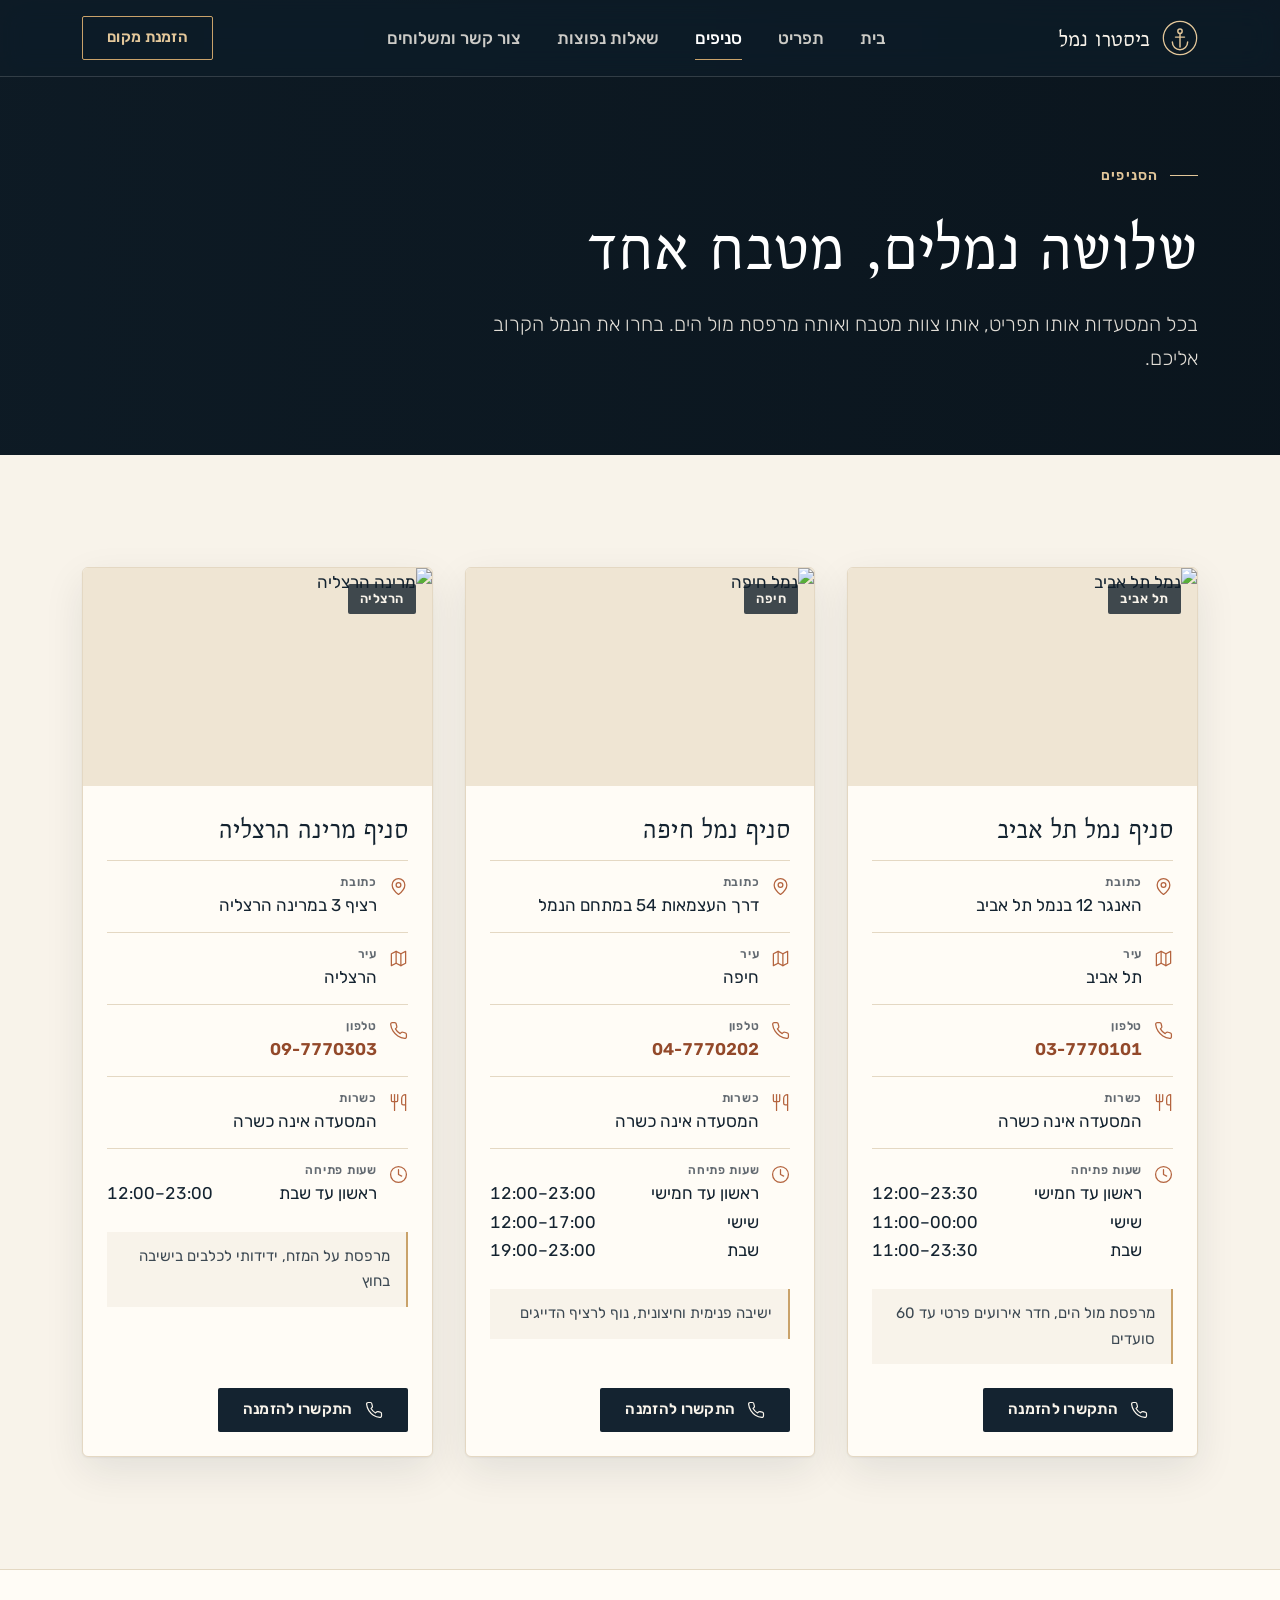
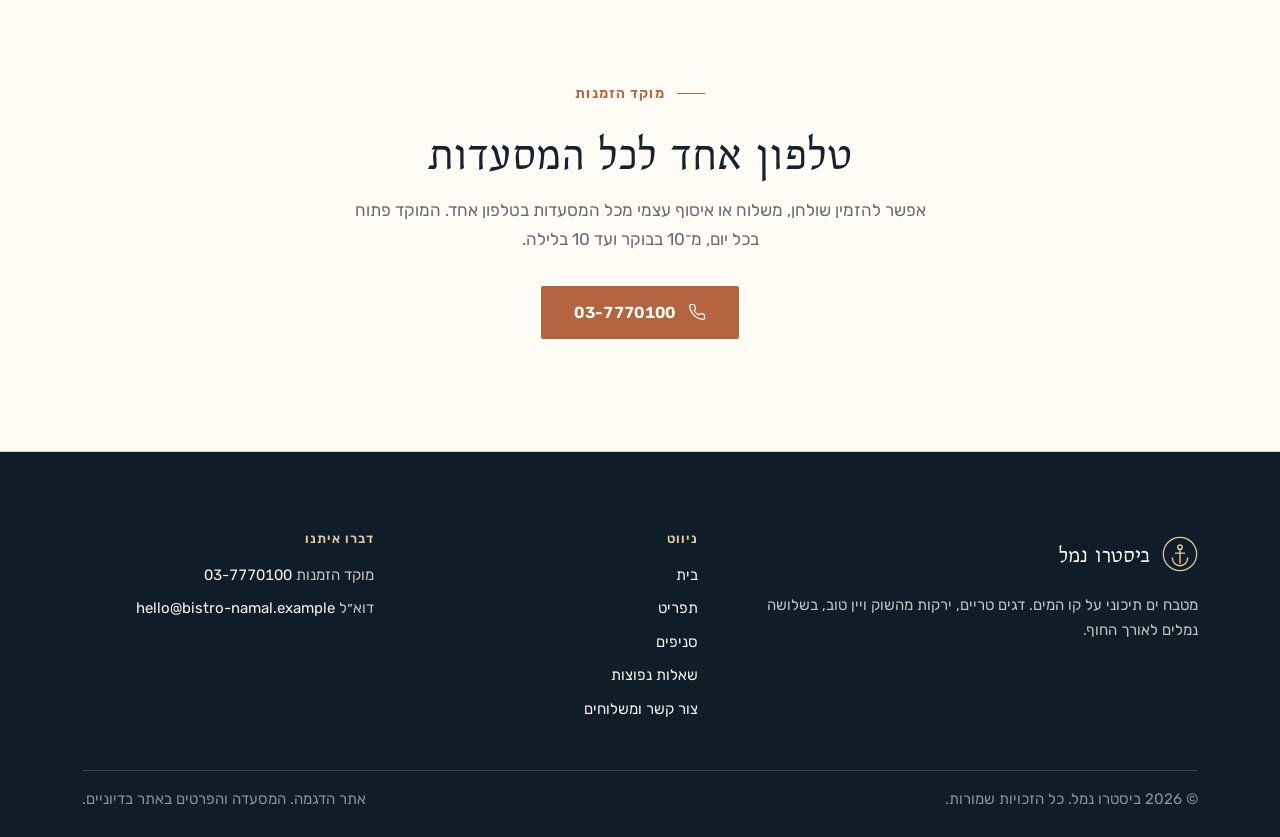
==== commit 595e3479: "Fonts: Bellefair headings + Rubik body (Shira's recommendation) Bellefair ships one weight, so headi" ====
--- a/branches.html
+++ b/branches.html
@@ -11,7 +11,7 @@
   <link rel="preconnect" href="https://fonts.googleapis.com">
   <link rel="preconnect" href="https://fonts.gstatic.com" crossorigin>
   <link rel="preconnect" href="https://images.unsplash.com">
-  <link href="https://fonts.googleapis.com/css2?family=Assistant:wght@300;400;600;700&amp;family=Frank+Ruhl+Libre:wght@400;500;700&amp;display=swap" rel="stylesheet">
+  <link href="https://fonts.googleapis.com/css2?family=Bellefair&amp;family=Rubik:wght@300..700&amp;display=swap" rel="stylesheet">
   <link rel="stylesheet" href="style.css">
   <link rel="preload" as="image" href="https://images.unsplash.com/photo-1643800244690-bf7c6d749b9b?auto=format&fit=crop&q=72&w=1800">
 </head>
--- a/style.css
+++ b/style.css
@@ -18,14 +18,14 @@
   --white: #ffffff;
 
   /* טיפוגרפיה */
-  --font-head: "Frank Ruhl Libre", "David Libre", serif;
-  --font-body: "Assistant", "Heebo", system-ui, sans-serif;
+  --font-head: "Bellefair", "Frank Ruhl Libre", serif;
+  --font-body: "Rubik", "Assistant", system-ui, sans-serif;
   --fs-sm: 0.9375rem;
   --fs-base: 1.0625rem;
   --fs-md: 1.25rem;
-  --fs-lg: 1.75rem;
-  --fs-xl: clamp(2rem, 4vw, 2.875rem);
-  --fs-hero: clamp(3.25rem, 9vw, 6.5rem);
+  --fs-lg: 2.05rem;
+  --fs-xl: clamp(2.35rem, 4.6vw, 3.375rem);
+  --fs-hero: clamp(3.5rem, 9.5vw, 7rem);
 
   /* ריווח (סקאלה של 4px) */
   --s1: 0.25rem;
@@ -94,7 +94,7 @@
 h3,
 h4 {
   font-family: var(--font-head);
-  font-weight: 500;
+  font-weight: 400;
   line-height: 1.15;
   color: var(--ink);
   margin: 0;
@@ -216,8 +216,8 @@
 
 .brand-name {
   font-family: var(--font-head);
-  font-size: 1.5rem;
-  font-weight: 500;
+  font-size: 1.65rem;
+  font-weight: 400;
   white-space: nowrap;
 }
 
@@ -252,7 +252,7 @@
   display: block;
   color: rgba(248, 243, 234, 0.82);
   text-decoration: none;
-  font-weight: 600;
+  font-weight: 500;
   padding: var(--s3) var(--s4);
   transition: color 0.2s var(--ease);
 }
@@ -334,7 +334,7 @@
   border-radius: 2px;
   font-family: var(--font-body);
   font-size: 1rem;
-  font-weight: 700;
+  font-weight: 600;
   letter-spacing: 0.02em;
   text-decoration: none;
   border: 1px solid transparent;
@@ -397,7 +397,7 @@
   display: inline-flex;
   align-items: center;
   gap: var(--s2);
-  font-weight: 700;
+  font-weight: 600;
   color: var(--ink);
   text-decoration: none;
   border-bottom: 1px solid var(--accent);
@@ -450,7 +450,7 @@
 .hero h1 {
   color: var(--white);
   font-size: var(--fs-hero);
-  font-weight: 500;
+  font-weight: 400;
   line-height: 1;
   margin-bottom: var(--s5);
 }
@@ -522,7 +522,7 @@
 
 .page-hero h1 {
   color: var(--white);
-  font-size: clamp(2.5rem, 6vw, 4.25rem);
+  font-size: clamp(2.8rem, 6.6vw, 4.75rem);
   margin-bottom: var(--s4);
 }
 
@@ -605,15 +605,15 @@
 
 .about-text .intro {
   font-family: var(--font-head);
-  font-size: 1.375rem;
-  line-height: 1.55;
+  font-size: 1.6rem;
+  line-height: 1.5;
   color: var(--ink);
 }
 
 .about-text .signature {
   margin-top: var(--s5);
   font-family: var(--font-head);
-  font-style: italic;
+  font-size: 1.25rem;
   color: var(--accent-dark);
 }
 
@@ -699,7 +699,7 @@
 
 .facts a {
   color: var(--white);
-  font-weight: 700;
+  font-weight: 600;
   text-decoration: none;
 }
 
@@ -739,7 +739,7 @@
 }
 
 .dish h3 {
-  font-size: 1.5rem;
+  font-size: 1.75rem;
   margin-bottom: var(--s2);
 }
 
@@ -761,7 +761,7 @@
 }
 
 .qa h3 {
-  font-size: 1.3125rem;
+  font-size: 1.5rem;
   line-height: 1.4;
   margin-bottom: var(--s2);
 }
@@ -773,7 +773,7 @@
 .qa-label {
   font-family: var(--font-body);
   font-size: 0.8125rem;
-  font-weight: 700;
+  font-weight: 600;
   letter-spacing: 0.04em;
   color: var(--accent);
   margin-inline-end: var(--s2);
@@ -938,7 +938,6 @@
   margin-top: var(--s1);
   color: var(--muted);
   font-size: var(--fs-sm);
-  font-style: italic;
 }
 
 .menu-list {
@@ -967,8 +966,8 @@
 
 .item-name {
   font-family: var(--font-head);
-  font-size: 1.25rem;
-  font-weight: 500;
+  font-size: 1.45rem;
+  font-weight: 400;
   color: var(--ink);
 }
 
@@ -981,8 +980,8 @@
 
 .item-price {
   font-family: var(--font-head);
-  font-size: 1.25rem;
-  font-weight: 500;
+  font-size: 1.45rem;
+  font-weight: 400;
   color: var(--accent-dark);
   white-space: nowrap;
   font-variant-numeric: tabular-nums;
@@ -997,7 +996,7 @@
 .tag {
   display: inline-block;
   font-size: 0.75rem;
-  font-weight: 700;
+  font-weight: 600;
   line-height: 1;
   padding: 4px 8px;
   border-radius: 2px;
@@ -1136,7 +1135,7 @@
   background: rgba(15, 29, 40, 0.78);
   color: var(--cream);
   font-size: 0.8125rem;
-  font-weight: 700;
+  font-weight: 600;
   letter-spacing: 0.04em;
   padding: 4px 12px;
   border-radius: 2px;
@@ -1162,8 +1161,8 @@
 
 .branch-facts .b-name {
   font-family: var(--font-head);
-  font-size: 1.75rem;
-  font-weight: 500;
+  font-size: 2rem;
+  font-weight: 400;
   line-height: 1.2;
   color: var(--ink);
   margin-bottom: var(--s3);
@@ -1195,14 +1194,14 @@
   content: attr(data-k);
   display: block;
   font-size: 0.75rem;
-  font-weight: 700;
+  font-weight: 600;
   letter-spacing: 0.06em;
   color: var(--muted);
   line-height: 1.5;
 }
 
 .branch-facts .v a {
-  font-weight: 700;
+  font-weight: 600;
   text-decoration: none;
 }
 
@@ -1375,7 +1374,7 @@
 .contact-card .big {
   font-family: var(--font-head);
   font-size: 2.5rem;
-  font-weight: 500;
+  font-weight: 400;
   color: var(--white);
   text-decoration: none;
   font-variant-numeric: tabular-nums;
@@ -1396,7 +1395,7 @@
 
 .contact-card .mail {
   font-size: 1.125rem;
-  font-weight: 700;
+  font-weight: 600;
   text-decoration: none;
 }
 
@@ -1419,7 +1418,7 @@
 }
 
 .phone-list a {
-  font-weight: 700;
+  font-weight: 600;
   text-decoration: none;
 }
 
@@ -1455,7 +1454,7 @@
 }
 
 .zone h3 {
-  font-size: 1.25rem;
+  font-size: 1.45rem;
   margin-bottom: var(--s3);
 }
 
@@ -1490,7 +1489,7 @@
 }
 
 .info-list .k {
-  font-weight: 700;
+  font-weight: 600;
   color: var(--ink);
 }
 
@@ -1535,7 +1534,7 @@
   color: var(--brass-light);
   font-family: var(--font-body);
   font-size: 0.8125rem;
-  font-weight: 700;
+  font-weight: 600;
   letter-spacing: 0.08em;
   margin-bottom: var(--s4);
 }
